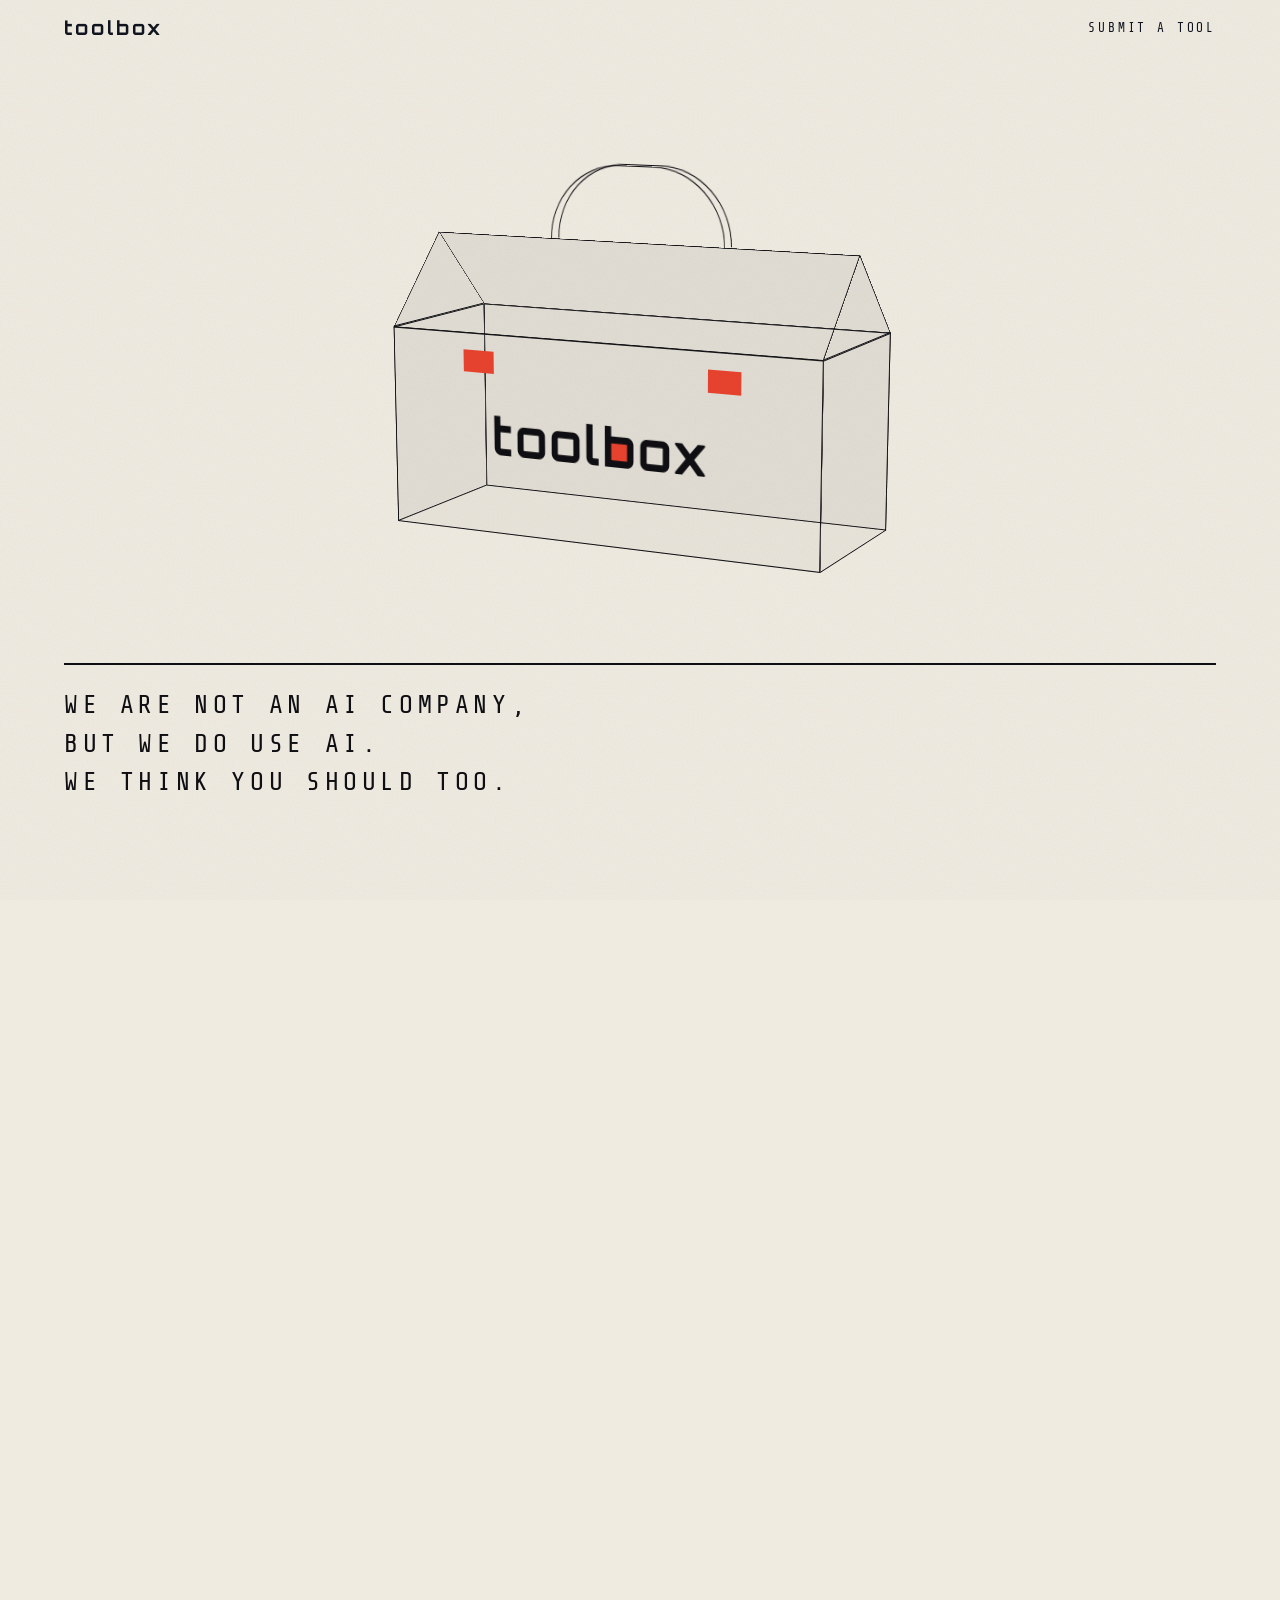
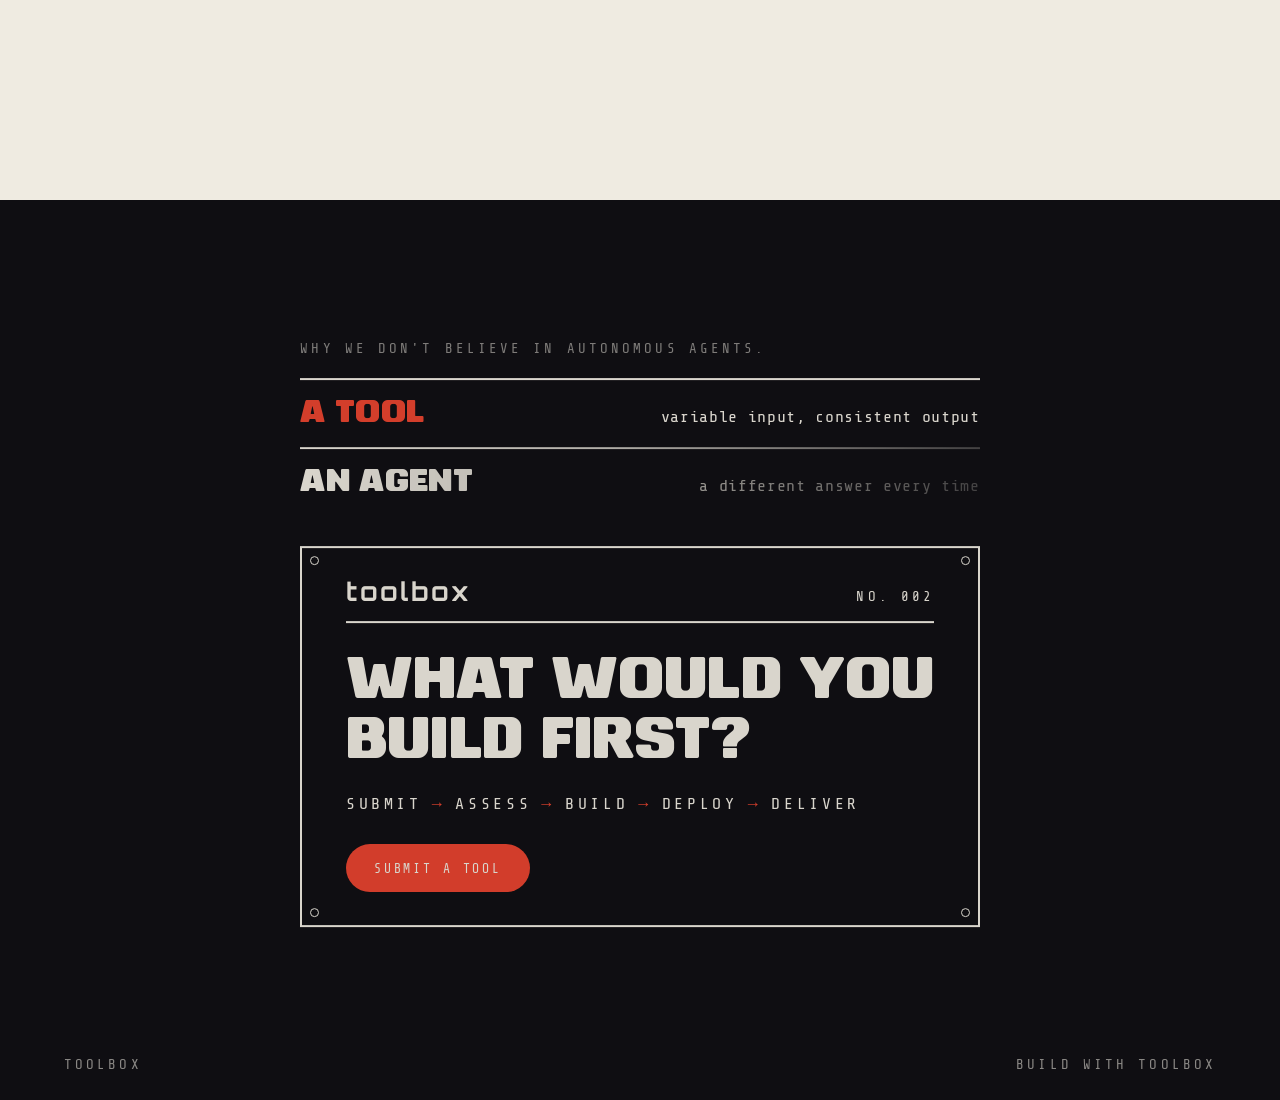
==== index.html @ d1d37038 "Toolbox: the stance — why we don't believe in autonomous agents; variable input, consistent output C" ====
<!doctype html>
<html lang="en">
<head>
<meta charset="utf-8">
<meta name="viewport" content="width=device-width, initial-scale=1">
<title>toolbox</title>
<meta name="description" content="A node workspace for companies that build things one at a time.">
<meta property="og:title" content="toolbox">
<meta property="og:description" content="We are not an AI company, but we do use AI. We think you should too.">
<meta property="og:image" content="assets/og.png">
<link rel="stylesheet" href="site.css">
</head>
<body>

<nav>
  <span class="mk">toolbox</span>
  <a class="to" href="#start">Submit a tool</a>
</nav>

<!-- ============================ 1 → 2 · THE POINT, BECOMING THE STORY ============================
     One scene, held on screen while it scrolls. The box is a single object:
     large on the point, it shrinks into the centre of the diagram. -->
<section class="scene" data-scene>
  <i class="snap" style="top:0"></i><i class="snap" style="top:100svh"></i>
  <div class="stage">

    <div class="layer point" data-point>
      <div class="hero-inner wrap">
        <div class="tbx-stage" data-slot="point"></div>
        <div class="hero-foot">
          <div class="rule"></div>
          <p class="hero-slogan">
            <span>We are not an AI company,</span>
            <span>but we do use AI.</span>
            <span>We think you should too.</span>
          </p>
        </div>
      </div>
    </div>

    <div class="layer story" data-story>
      <div class="wrap" style="width:100%">
        <div class="bridge" data-bridge>
          <svg class="wires" aria-hidden="true"></svg>
          <div class="slabs">
            <div class="slab"><p class="caps">CRM</p><p class="mono soft">bought in 2019</p><i class="hatch"></i></div>
            <div class="slab"><p class="caps">ERP</p><p class="mono soft">set up by someone who left</p><i class="hatch"></i></div>
            <div class="slab"><p class="caps">Accounts</p><p class="mono soft">exports spreadsheets</p><i class="hatch"></i></div>
          </div>
          <div class="node" data-slot="story" role="img" aria-label="toolbox"></div>
          <div class="kinds" role="group" aria-label="Tools">
            <button type="button" class="kind" data-kind="create" aria-pressed="true"><i class="dot"></i><span class="caps">Create</span><span class="mono soft">quotes · documents</span></button>
            <button type="button" class="kind" data-kind="analyse" aria-pressed="false"><i class="dot"></i><span class="caps">Analyse</span><span class="mono soft">audits · reports</span></button>
            <button type="button" class="kind" data-kind="operate" aria-pressed="false"><i class="dot"></i><span class="caps">Operate</span><span class="mono soft">job cards · handover</span></button>
          </div>
        </div>
      </div>
    </div>

    <div class="tbx" data-box aria-hidden="true">
      <div class="body-g">
        <div class="f bk"></div><div class="f lf"></div><div class="f rt"><i class="pin out"></i></div>
        <div class="f bt ghost"></div><div class="f fr"><i class="pin in"></i></div>
      </div>
      <div class="lid">
        <div class="f sb"></div><div class="f el"></div><div class="f er"></div>
        <div class="f sf"></div><div class="f rg"></div>
      </div>
      <div class="arch b"></div><div class="arch a"></div>
      <div class="seam"></div>
      <div class="latch l"></div><div class="latch r"></div>
      <div class="mark"><span>tool<span class="b" data-hole>b</span>ox</span></div>
    </div>

  </div>
</section>

<!-- ============================ 3 · THE ACTION (dark) ============================ -->
<section class="dark page cta" id="start">
  <div class="wrap">
    <div class="stance" data-rise>
      <p class="caps soft">Why we don't believe in autonomous agents.</p>
      <div class="rows">
        <div class="row"><div class="split"><p class="t">A tool</p><p class="r">variable input, consistent output</p></div></div>
        <div class="row fade"><div class="split"><p>An agent</p><p class="r">a different answer every time</p></div></div>
      </div>
    </div>
    <div class="plate" data-rise>
      <i class="rivet tl"></i><i class="rivet tr"></i><i class="rivet bl"></i><i class="rivet br"></i>
      <div class="head"><span class="pm">toolbox</span><span class="caps">No. 002</span></div>
      <h2>
        <span class="ln">What would you</span>
        <span class="ln">build first?</span>
      </h2>
      <p class="flow">Submit<i>→</i>Assess<i>→</i>Build<i>→</i>Deploy<i>→</i>Deliver</p>
      <a class="go" href="mailto:hello@toolbox.example">Submit a tool</a>
    </div>
  </div>
  <footer>
    <div class="split">
      <span class="caps soft">toolbox</span>
      <span class="caps soft">Build with toolbox</span>
    </div>
  </footer>
</section>

<script src="vendor/anime.umd.min.js"></script>
<script src="site.js"></script>
<script src="scene.js"></script>
<script src="hole.js"></script>
</body>
</html>
---- site.css ----
/* ===========================================================================
   TOOLBOX — site, second edition.
   The first edition's system, kept whole (TOOLBOX/toolbox/site/index.html):
   rules never containers, split alignment, one red doing one job. Two grounds
   only — cream, and a single carbon band so the page has a spine.
   =========================================================================== */

@font-face { font-family:'Olivetti';        src:url('assets/font/Olivetti.ttf')  format('truetype'); font-display:swap; }
@font-face { font-family:'Share Tech Mono'; src:url('assets/font/sharetech.ttf') format('truetype'); font-display:swap; }
@font-face { font-family:'Orbitron';        src:url('assets/font/orbitron.ttf')  format('truetype'); font-display:swap; }

:root{
  --paper:#efebe1;
  --ink:#0f0e12;
  --ink-soft:rgba(15,14,18,.58);
  --ink-faint:rgba(15,14,18,.26);
  --red:#e8432e;

  --mono:'Share Tech Mono', ui-monospace, Menlo, monospace;
  --display:'Olivetti','Helvetica Neue',sans-serif;
  --thin:'Helvetica Neue',Helvetica,Arial,sans-serif;

  --pad:clamp(16px, 5vw, 80px);
  --gap:clamp(48px, 9vw, 132px);
}

*{box-sizing:border-box;margin:0;padding:0}
html{scroll-behavior:smooth;scroll-snap-type:y mandatory}
body{
  background:var(--paper);color:var(--ink);
  font-family:var(--thin);font-weight:200;
  -webkit-font-smoothing:antialiased;overflow-x:hidden;
}
/* paper grain, the same material note as the deck */
body::before{
  content:'';position:fixed;inset:0;pointer-events:none;z-index:60;
  opacity:.09;mix-blend-mode:multiply;
  background-image:url("data:image/svg+xml,%3Csvg xmlns='http://www.w3.org/2000/svg' width='200' height='200'%3E%3Cfilter id='n'%3E%3CfeTurbulence type='fractalNoise' baseFrequency='.85' numOctaves='3'/%3E%3C/filter%3E%3Crect width='200' height='200' filter='url(%23n)'/%3E%3C/svg%3E");
}

/* --- shared vocabulary ------------------------------------------------- */
.wrap{max-width:1440px;margin:0 auto;padding:0 var(--pad)}
.caps{font-family:var(--mono);font-size:clamp(11px,1.1vw,15px);letter-spacing:.22em;text-transform:uppercase}
.soft{color:var(--ink-soft)}
.rule{height:2px;background:var(--ink);transform-origin:left center}
.hair{height:1px;background:var(--ink-faint);transform-origin:left center}
.split{display:flex;justify-content:space-between;align-items:baseline;gap:var(--pad);flex-wrap:wrap}

h2{font-family:var(--display);font-weight:400;text-transform:uppercase;
   font-size:clamp(34px,6.4vw,104px);line-height:.98;letter-spacing:.005em}
h2 .ln{display:block}
.lede{font-family:var(--mono);font-size:clamp(13px,1.35vw,20px);line-height:1.8;
      letter-spacing:.05em;color:var(--ink-soft);max-width:62ch}

section{padding:var(--gap) 0}
.page{min-height:100svh;scroll-snap-align:start;display:flex;flex-direction:column;justify-content:center}

/* === NAV ================================================================ */
nav{position:fixed;top:0;left:0;right:0;z-index:50;
  padding:16px var(--pad);
  display:flex;justify-content:space-between;align-items:center;
  mix-blend-mode:difference;color:#fff;pointer-events:none}
nav .mk{font-family:'Orbitron',var(--mono);font-size:clamp(15px,1.5vw,21px);
  letter-spacing:.16em;text-transform:lowercase}
nav .to{font-family:var(--mono);font-size:clamp(10px,1vw,13px);letter-spacing:.22em;
  text-transform:uppercase;pointer-events:auto;color:#fff;text-decoration:none}

/* === HERO =============================================================== */
/* the point and the story share one held screen; scene.js moves the box */
.scene{position:relative;height:200svh;padding:0}
.scene .snap{position:absolute;left:0;width:1px;height:1px;scroll-snap-align:start}
.stage{position:sticky;top:0;height:100svh;overflow:hidden;perspective:2200px}
.layer{position:absolute;inset:0;display:grid;place-items:center}
.story{opacity:0;pointer-events:none}
.stage > .tbx{position:absolute;left:0;top:0;z-index:2}
.hero-inner{width:100%;display:grid;place-items:center}

.tbx-stage{perspective:2200px;width:100%;height:min(58svh,520px);
  display:grid;place-items:center;position:relative}
.tbx{transform-style:preserve-3d;
  transform:translateY(70px) scale(var(--tbx-s,1)) rotateX(-12deg) rotateY(-26deg)}
.tbx *{transform-style:preserve-3d}
.tbx .f{position:absolute;left:50%;top:50%;border:1px solid var(--ink);
  background:rgba(15,14,18,.028)}
.tbx .f.ghost{border-style:dashed;border-color:var(--ink-faint);background:none}

.tbx .body-g{position:absolute;left:50%;top:50%;width:0;height:0;transform:translate3d(-50%,-50%,0)}
.tbx .body-g .fr{width:460px;height:200px;transform:translate(-50%,-50%) translateZ(90px)}
.tbx .body-g .bk{width:460px;height:200px;transform:translate(-50%,-50%) translateZ(-90px)}
.tbx .body-g .lf{width:180px;height:200px;transform:translate(-50%,-50%) rotateY(90deg) translateZ(-230px)}
.tbx .body-g .rt{width:180px;height:200px;transform:translate(-50%,-50%) rotateY(90deg) translateZ(230px)}
.tbx .body-g .bt{width:460px;height:180px;transform:translate(-50%,-50%) rotateX(90deg) translateZ(-100px)}

.tbx .lid{position:absolute;left:50%;top:50%;width:0;height:0;transform:translate3d(-50%,-50%,0)}
.tbx .lid .sf{width:460px;height:124.5px;transform:translate(-50%,-50%) translate3d(0,-143px,45px) rotateX(46.3deg)}
.tbx .lid .sb{width:460px;height:124.5px;transform:translate(-50%,-50%) translate3d(0,-143px,-45px) rotateX(-46.3deg)}
.tbx .lid .el{width:180px;height:86px;transform:translate(-50%,-50%) rotateY(90deg) translate3d(0,-143px,-230px);clip-path:polygon(0 100%,100% 100%,50% 0)}
.tbx .lid .er{width:180px;height:86px;transform:translate(-50%,-50%) rotateY(90deg) translate3d(0,-143px,230px);clip-path:polygon(0 100%,100% 100%,50% 0)}
.tbx .lid .rg{width:460px;height:2px;transform:translate(-50%,-50%) translate3d(0,-186px,0) rotateX(90deg)}

.tbx .arch{position:absolute;left:50%;top:50%;width:190px;height:76px;
  border:1px solid var(--ink);border-bottom:none;border-radius:96px 96px 0 0;background:none}
.tbx .arch.a{transform:translate(-50%,-50%) translate3d(0,-224px,8px)}
.tbx .arch.b{transform:translate(-50%,-50%) translate3d(0,-224px,-8px)}
.tbx .seam{position:absolute;left:50%;top:50%;width:460px;height:0;
  border-top:1px dashed var(--ink-faint);
  transform:translate(-50%,-50%) translate3d(0,-100px,90.5px)}
.tbx .latch{position:absolute;left:50%;top:50%;width:34px;height:22px;
  background:var(--red);border:1px solid var(--red)}
.tbx .latch.l{transform:translate(-50%,-50%) translate3d(-132px,-72px,91px)}
.tbx .latch.r{transform:translate(-50%,-50%) translate3d( 132px,-72px,91px)}
.tbx .mark{position:absolute;left:50%;top:50%;width:460px;height:200px;
  transform:translate(-50%,-50%) translateZ(91px);
  display:grid;place-items:center;border:none;background:none;
  font-family:'Orbitron',var(--mono);font-size:52px;letter-spacing:.06em;color:var(--ink)}

.hero-foot{width:100%;margin-top:clamp(20px,4vw,44px)}
.hero-slogan{margin-top:clamp(16px,2.4vh,28px);font-family:var(--mono);font-weight:400;
  font-size:clamp(15px,2vw,30px);letter-spacing:.18em;text-transform:uppercase;line-height:1.5}
.hero-slogan span{display:block}
/* === DARK BAND ========================================================== */
.dark{background:var(--ink);color:var(--paper)}
.dark .lede{color:rgba(239,235,225,.62)}
.dark .rule{background:var(--paper)}
.dark .hair{background:rgba(239,235,225,.24)}
.dark .soft{color:rgba(239,235,225,.55)}

/* === THE STORY — page two: the old systems, read, turned into work ====== */
.bridge{display:grid;align-items:stretch;
  grid-template-columns:minmax(0,1fr) clamp(40px,7vw,150px) auto clamp(40px,7vw,150px) minmax(0,1fr);
  --bp:clamp(14px,1.7vw,26px);--bt:clamp(13px,1.45vw,21px)
}
.bridge .slabs,.bridge .kinds{display:grid;grid-template-rows:repeat(3,1fr)}
.bridge .slabs{grid-column:1}
.bridge .kinds{grid-column:5}
/* the wires are drawn by site.js, from each system into the box and out of
   it to each kind of tool; they stop at its edges */
.bridge{position:relative}
.bridge .wires{position:absolute;inset:0;width:100%;height:100%;overflow:visible;pointer-events:none;z-index:0}
.bridge .wires path{fill:none;stroke:var(--ink);stroke-width:1;transition:stroke var(--motion,160ms)}
.bridge .wires path.on{stroke:var(--red)}
/* the place the box lands: sized to it, empty */
.bridge .node{grid-column:3;position:relative;z-index:1;align-self:center;
  --tbx-s:.52;width:calc(520px * var(--tbx-s));height:calc(380px * var(--tbx-s))}
.tbx .b canvas{display:inline-block}
/* where the wires meet the box: the middle of its left edge, and of its right */
.tbx .pin{position:absolute;top:50%;width:0;height:0}
.tbx .pin.in{left:0} .tbx .pin.out{right:0}
@media (max-width:1100px){ .bridge .node{--tbx-s:.36} }
.bridge .slabs,.bridge .kinds{position:relative;z-index:1;background:none}
.slab{background:var(--paper)}
/* a slab is a system that set hard: its name, then the years of data in it */
.slab{display:flex;flex-wrap:wrap;align-items:baseline;gap:6px 18px;
  border:1px solid var(--ink);padding:var(--bp) var(--bp) 0;margin:clamp(6px,.8vw,12px) 0}
.slab .caps{font-size:var(--bt)}
.slab .mono{font-family:var(--mono);font-size:var(--bt);letter-spacing:.04em}
.slab .hatch{flex-basis:calc(100% + 2 * var(--bp));height:clamp(20px,3vw,46px);margin:calc(var(--bp) * .7) calc(-1 * var(--bp)) 0;
  border-top:1px solid var(--ink-faint);
  background:repeating-linear-gradient(135deg,var(--ink-faint) 0 1px,transparent 1px 6px)}

.kind{display:flex;flex-wrap:wrap;align-items:center;gap:8px 14px;margin:clamp(6px,.8vw,12px) 0;padding:var(--bp);
  border:1px solid transparent;background:none;color:var(--ink);text-align:left;cursor:pointer;
  font:inherit;transition:border-color var(--motion,160ms)}
.kind .dot{width:12px;height:12px;border-radius:50%;background:var(--ink);transition:background var(--motion,160ms)}
.kind .caps{font-size:var(--bt)}
.kind .mono{flex-basis:100%;padding-left:26px;font-family:var(--mono);font-size:var(--bt);letter-spacing:.04em}
.kind:hover,.kind:focus-visible{border-color:var(--ink);outline:none}
.kind[aria-pressed="true"]{border-color:var(--ink)}
.kind[aria-pressed="true"] .dot{background:var(--red)}

@media (max-width:720px){
  .bridge{grid-template-columns:1fr;grid-template-rows:none}
  .bridge .slabs,.bridge .kinds,.bridge .node{grid-column:1;text-align:left}
  .bridge .wires{display:none}
  .bridge .node{justify-self:start;margin:12px 0}
}

/* === THE STANCE — the first edition's ruled rows: a tool against an agent */
.stance{margin-bottom:clamp(18px,3.4vh,48px)}
.rows{margin-top:clamp(14px,2vw,22px)}
.rows .row{border-top:2px solid currentColor;padding:clamp(10px,1.8vh,22px) 0}
.rows .row p{font-family:var(--display);font-weight:400;text-transform:uppercase;
  font-size:clamp(19px,min(2.6vw,4.2vh),40px);line-height:1;letter-spacing:.01em}
.rows .row .t{color:var(--red)}
.rows .row .r{font-family:var(--mono);text-transform:none;letter-spacing:.04em;
  font-size:clamp(13px,1.3vw,19px);line-height:1.5}
.rows .row.fade{-webkit-mask-image:linear-gradient(90deg,#000 0%,rgba(0,0,0,.8) 45%,rgba(0,0,0,.26) 100%);
  mask-image:linear-gradient(90deg,#000 0%,rgba(0,0,0,.8) 45%,rgba(0,0,0,.26) 100%)}

/* === THE PLATE — page three's frame: a chassis plate, yours is next ===== */
.plate{position:relative;max-width:980px;border:2px solid currentColor;
  padding:clamp(18px,3vh,36px) clamp(22px,3.4vw,44px) clamp(22px,3.6vh,44px)}
.plate .rivet{position:absolute;width:9px;height:9px;border-radius:50%;border:1px solid currentColor}
.plate .rivet.tl{top:8px;left:8px}   .plate .rivet.tr{top:8px;right:8px}
.plate .rivet.bl{bottom:8px;left:8px} .plate .rivet.br{bottom:8px;right:8px}
.plate .head{display:flex;justify-content:space-between;align-items:baseline;
  border-bottom:2px solid currentColor;padding-bottom:clamp(10px,1.6vh,18px);margin-bottom:clamp(16px,3vh,36px)}
.cta{padding:clamp(36px,6vh,100px) 0 clamp(72px,10vh,120px)}
.plate h2{font-size:clamp(28px,min(4.8vw,7vh),76px)}
.plate .pm{font-family:'Orbitron',var(--mono);font-size:clamp(18px,2vw,26px);letter-spacing:.12em}

/* === CALL TO ACTION — page three, the carbon band ===================== */
.flow{font-family:var(--mono);font-size:clamp(12px,1.3vw,18px);letter-spacing:.22em;
  text-transform:uppercase;margin-top:clamp(14px,2.6vh,36px)}
.flow i{font-style:normal;color:var(--red);padding:0 .6em}
.go{display:inline-flex;align-items:center;height:48px;padding:0 28px;margin-top:clamp(18px,3.4vh,48px);
  border-radius:999px;background:var(--red);color:var(--paper);text-decoration:none;
  font-family:var(--mono);font-size:13px;letter-spacing:.22em;text-transform:uppercase;
  transition:background var(--motion,160ms),color var(--motion,160ms)}
.go:hover,.go:focus-visible{background:var(--paper);color:var(--ink);outline:none}
.cta{position:relative}
.cta footer{position:absolute;left:0;right:0;bottom:0;padding:22px var(--pad) 28px}

/* reveal state — set by script, cleared on intersect */
[data-rise]{opacity:0}
@media (prefers-reduced-motion:reduce){ [data-rise]{opacity:1} html{scroll-behavior:auto} }
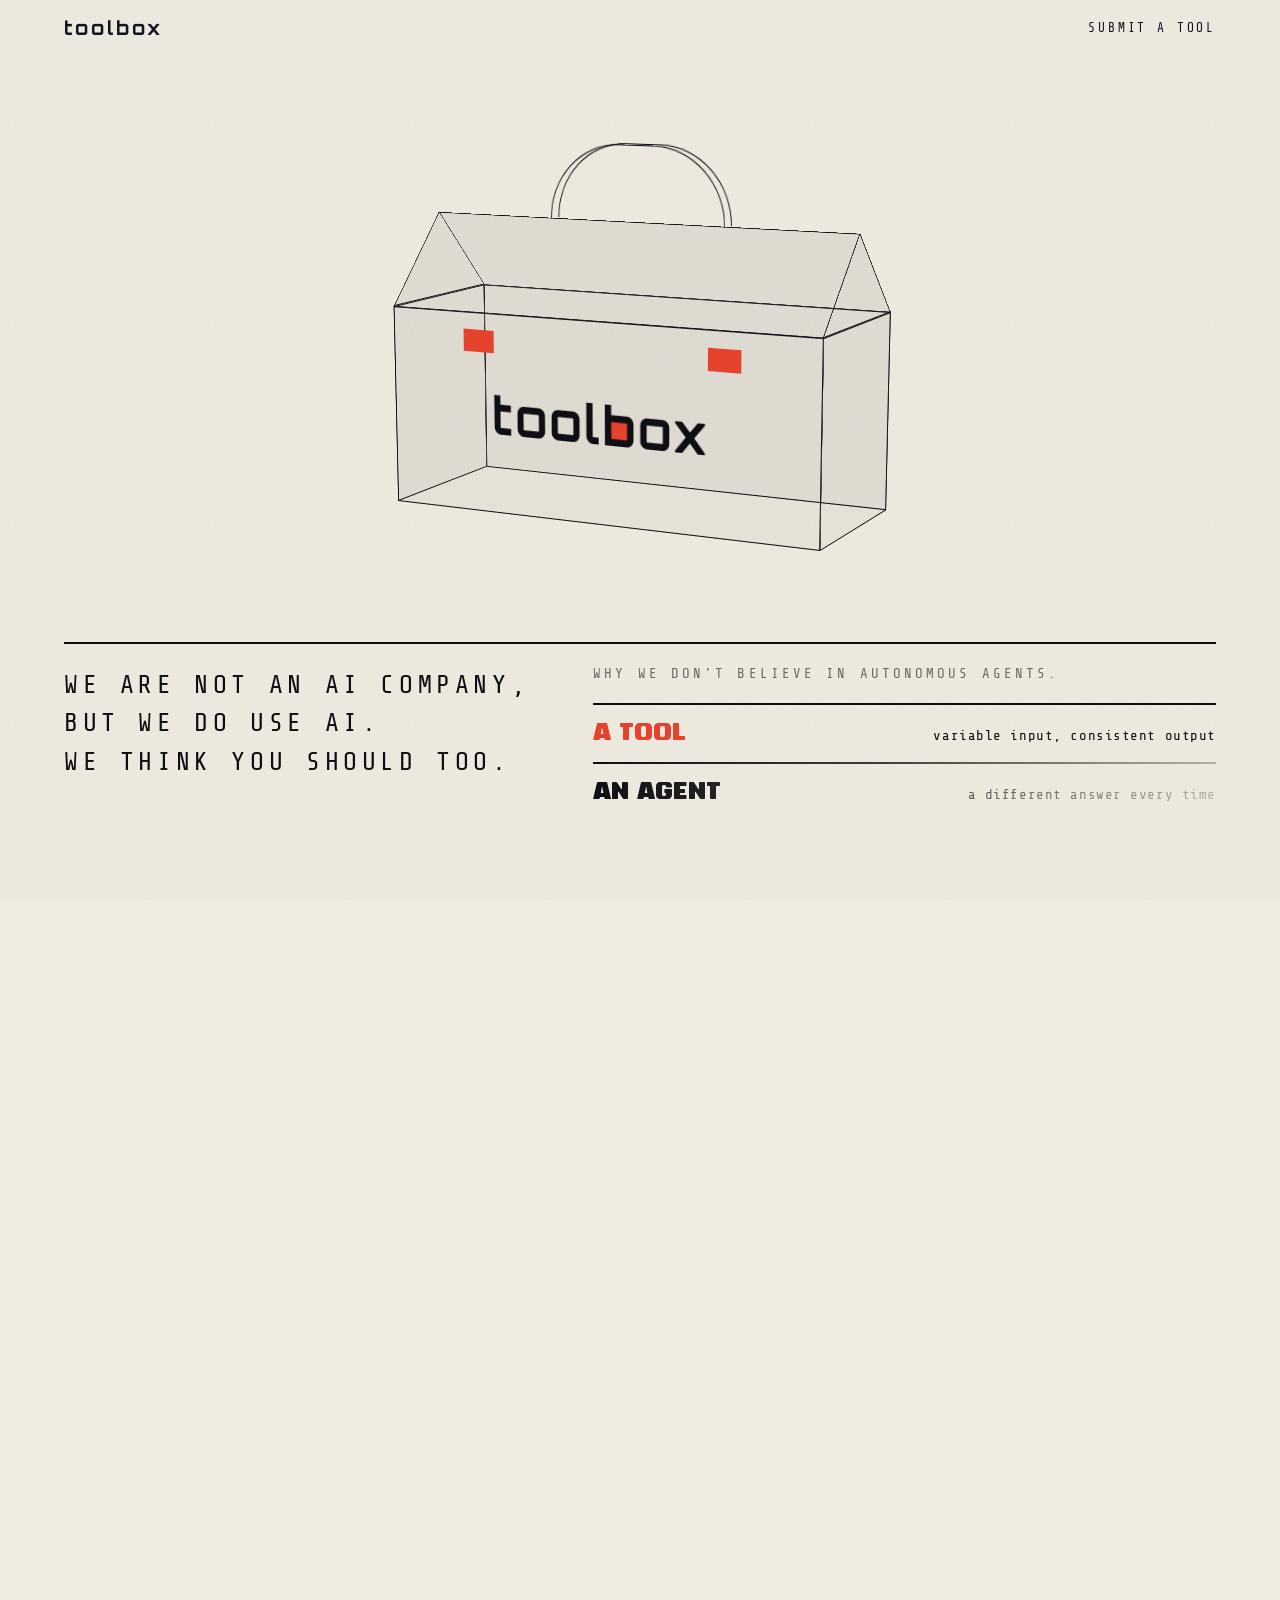
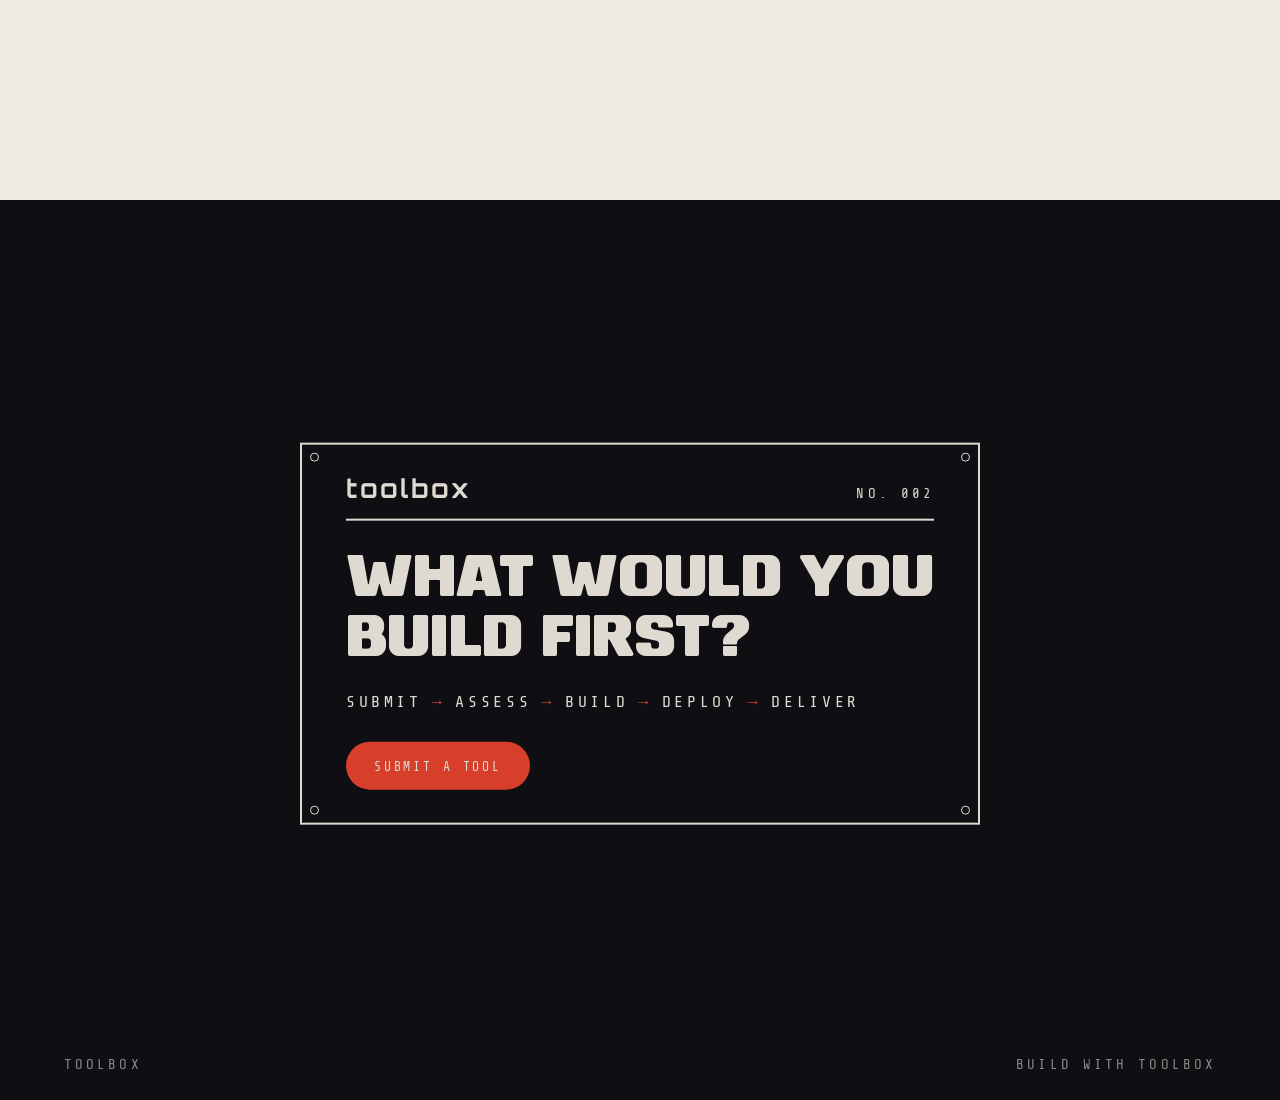
==== commit b25bb39f: "Toolbox: the stance moves to the point, beside the slogan; the action page is the plate alone; the f" ====
--- a/index.html
+++ b/index.html
@@ -29,11 +29,20 @@
         <div class="tbx-stage" data-slot="point"></div>
         <div class="hero-foot">
           <div class="rule"></div>
-          <p class="hero-slogan">
-            <span>We are not an AI company,</span>
-            <span>but we do use AI.</span>
-            <span>We think you should too.</span>
-          </p>
+          <div class="split foot-row">
+            <p class="hero-slogan">
+              <span>We are not an AI company,</span>
+              <span>but we do use AI.</span>
+              <span>We think you should too.</span>
+            </p>
+            <div class="stance">
+              <p class="caps soft">Why we don't believe in autonomous agents.</p>
+              <div class="rows">
+                <div class="row"><div class="split"><p class="t">A tool</p><p class="r">variable input, consistent output</p></div></div>
+                <div class="row fade"><div class="split"><p>An agent</p><p class="r">a different answer every time</p></div></div>
+              </div>
+            </div>
+          </div>
         </div>
       </div>
     </div>
@@ -78,13 +87,6 @@
 <!-- ============================ 3 · THE ACTION (dark) ============================ -->
 <section class="dark page cta" id="start">
   <div class="wrap">
-    <div class="stance" data-rise>
-      <p class="caps soft">Why we don't believe in autonomous agents.</p>
-      <div class="rows">
-        <div class="row"><div class="split"><p class="t">A tool</p><p class="r">variable input, consistent output</p></div></div>
-        <div class="row fade"><div class="split"><p>An agent</p><p class="r">a different answer every time</p></div></div>
-      </div>
-    </div>
     <div class="plate" data-rise>
       <i class="rivet tl"></i><i class="rivet tr"></i><i class="rivet bl"></i><i class="rivet br"></i>
       <div class="head"><span class="pm">toolbox</span><span class="caps">No. 002</span></div>
--- a/site.css
+++ b/site.css
@@ -176,7 +176,12 @@
 }
 
 /* === THE STANCE — the first edition's ruled rows: a tool against an agent */
-.stance{margin-bottom:clamp(18px,3.4vh,48px)}
+.stance{flex:1 1 380px;max-width:640px}
+/* on the point, under the rule: the slogan, and the stance beside it */
+.foot-row{align-items:flex-start;margin-top:clamp(16px,2.4vh,28px)}
+.foot-row .hero-slogan{margin-top:0}
+.foot-row .rows .row p{font-size:clamp(16px,min(1.9vw,3.2vh),30px)}
+.foot-row .rows .row .r{font-size:clamp(12px,min(1.1vw,2vh),17px)}
 .rows{margin-top:clamp(14px,2vw,22px)}
 .rows .row{border-top:2px solid currentColor;padding:clamp(10px,1.8vh,22px) 0}
 .rows .row p{font-family:var(--display);font-weight:400;text-transform:uppercase;
@@ -200,7 +205,7 @@
 .plate .pm{font-family:'Orbitron',var(--mono);font-size:clamp(18px,2vw,26px);letter-spacing:.12em}
 
 /* === CALL TO ACTION — page three, the carbon band ===================== */
-.flow{font-family:var(--mono);font-size:clamp(12px,1.3vw,18px);letter-spacing:.22em;
+.flow{display:flex;flex-wrap:wrap;row-gap:.5em;font-family:var(--mono);font-size:clamp(12px,1.3vw,18px);letter-spacing:.22em;
   text-transform:uppercase;margin-top:clamp(14px,2.6vh,36px)}
 .flow i{font-style:normal;color:var(--red);padding:0 .6em}
 .go{display:inline-flex;align-items:center;height:48px;padding:0 28px;margin-top:clamp(18px,3.4vh,48px);
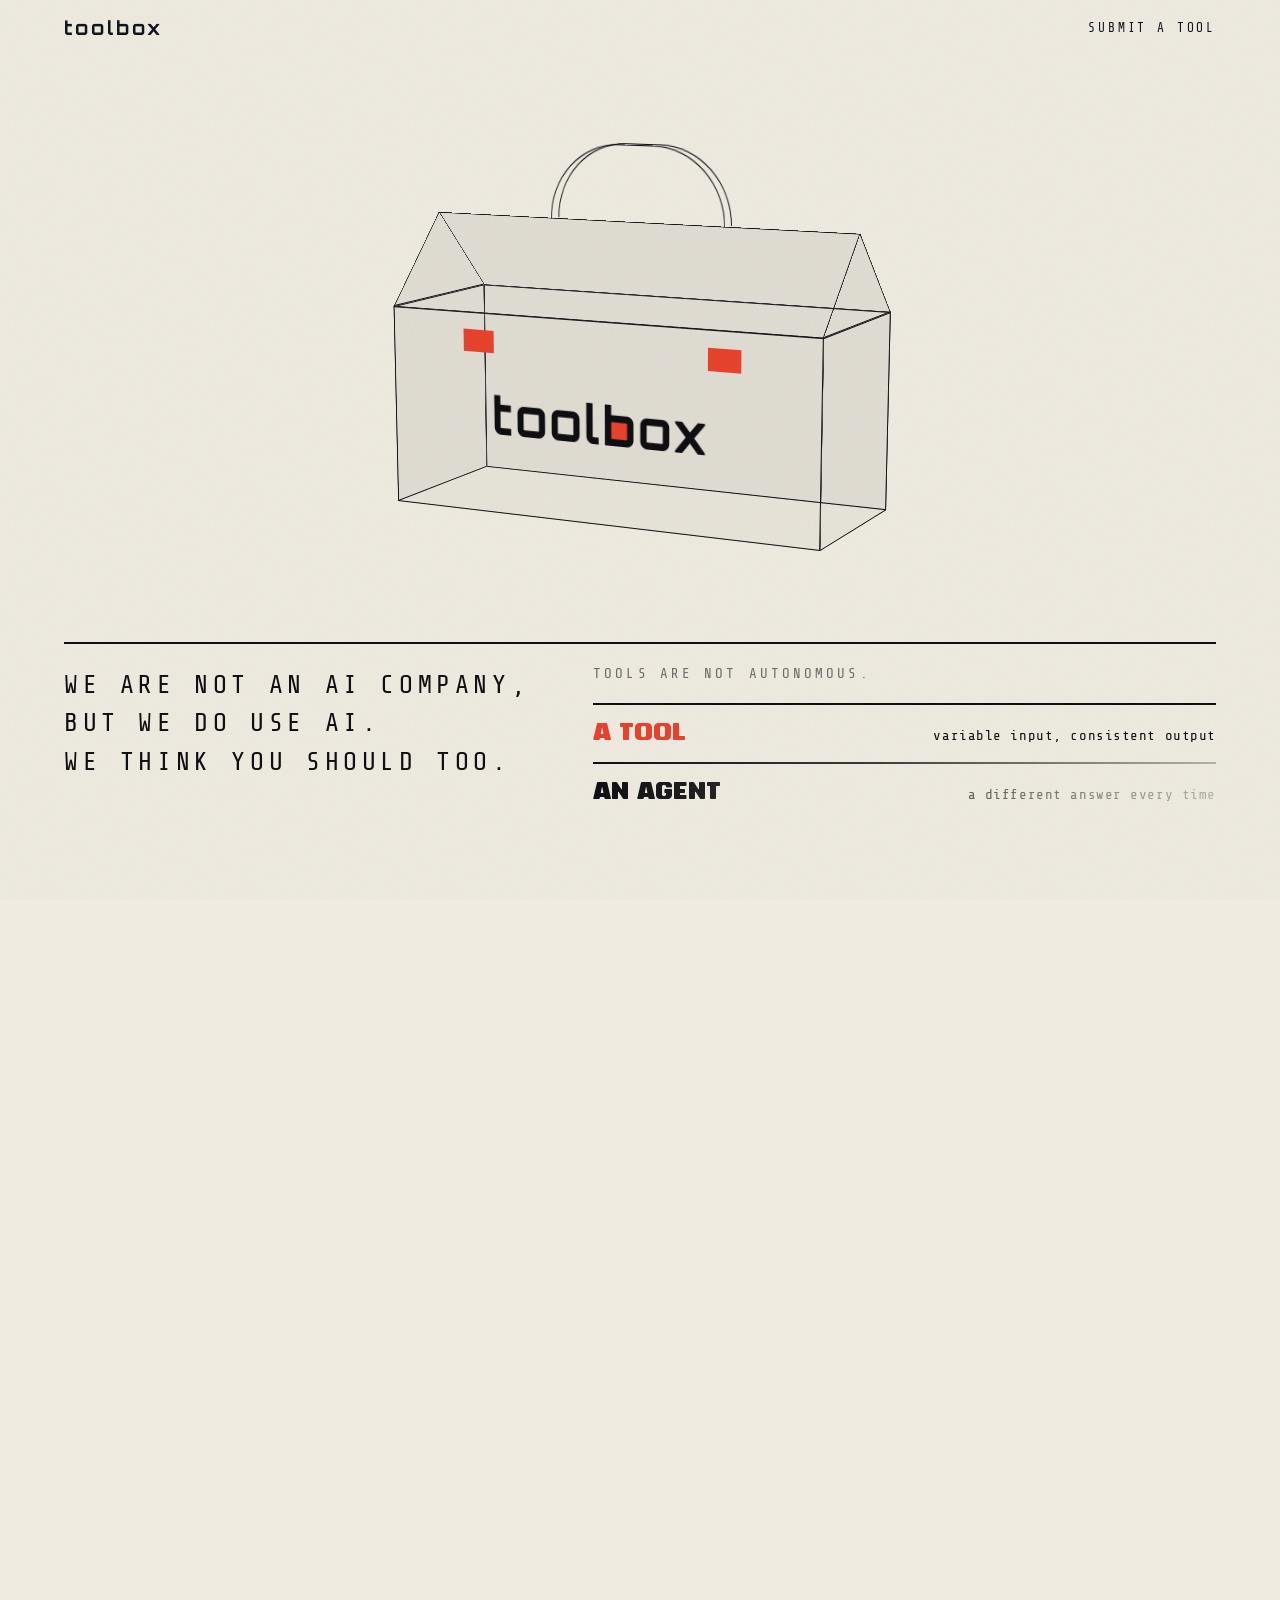
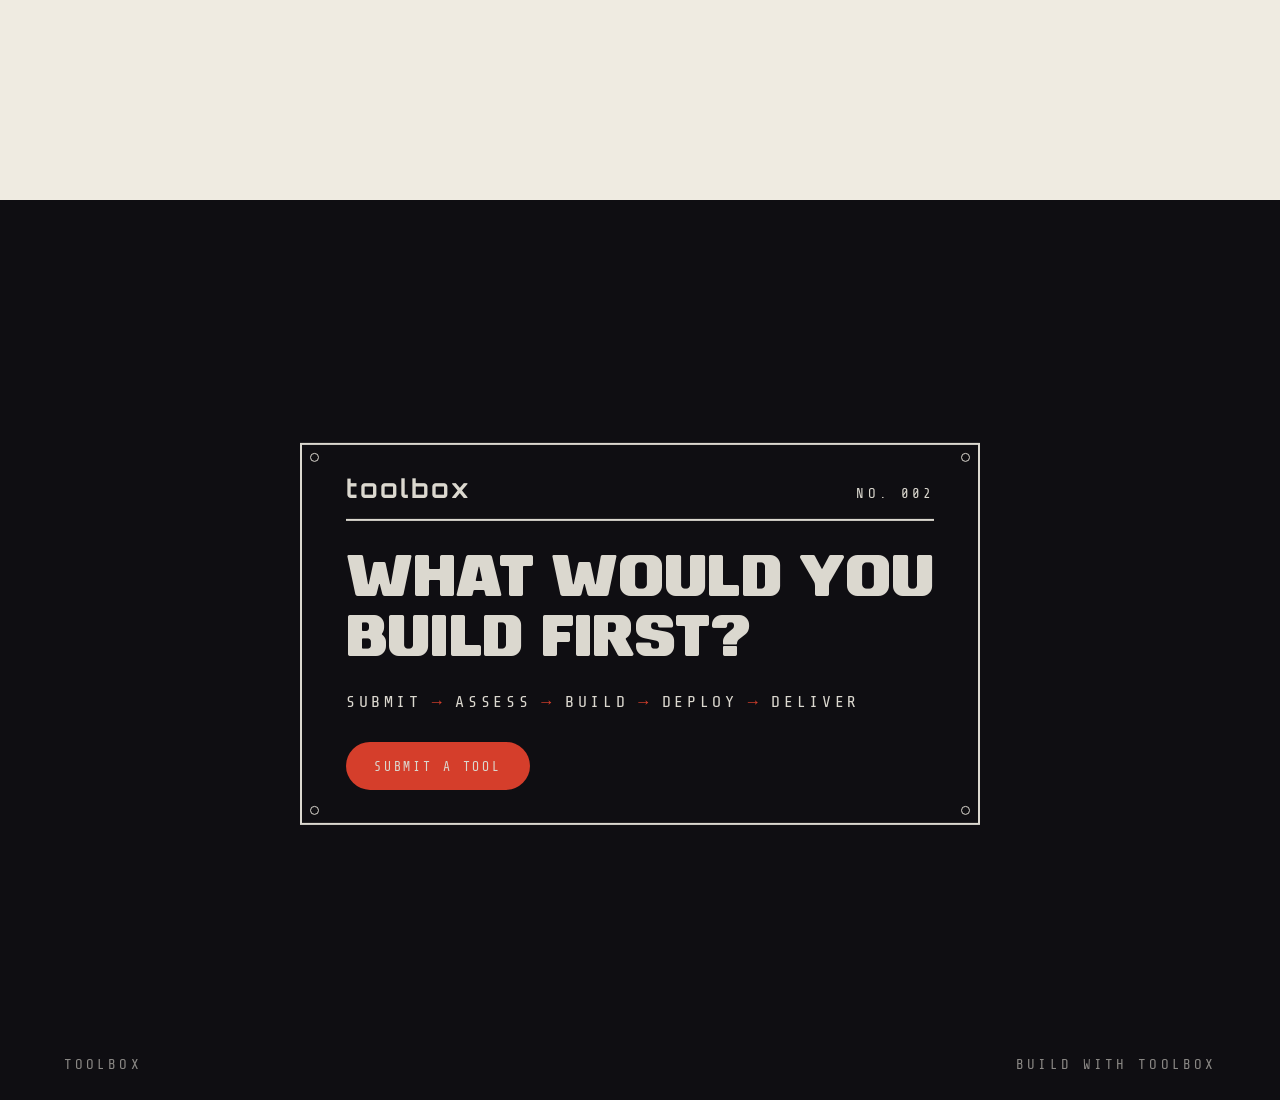
==== commit 456d4b89: "Toolbox: the stance's heading — tools are not autonomous Co-Authored-By: Claude Opus 5.5 <noreply@an" ====
--- a/index.html
+++ b/index.html
@@ -36,7 +36,7 @@
               <span>We think you should too.</span>
             </p>
             <div class="stance">
-              <p class="caps soft">Why we don't believe in autonomous agents.</p>
+              <p class="caps soft">Tools are not autonomous.</p>
               <div class="rows">
                 <div class="row"><div class="split"><p class="t">A tool</p><p class="r">variable input, consistent output</p></div></div>
                 <div class="row fade"><div class="split"><p>An agent</p><p class="r">a different answer every time</p></div></div>
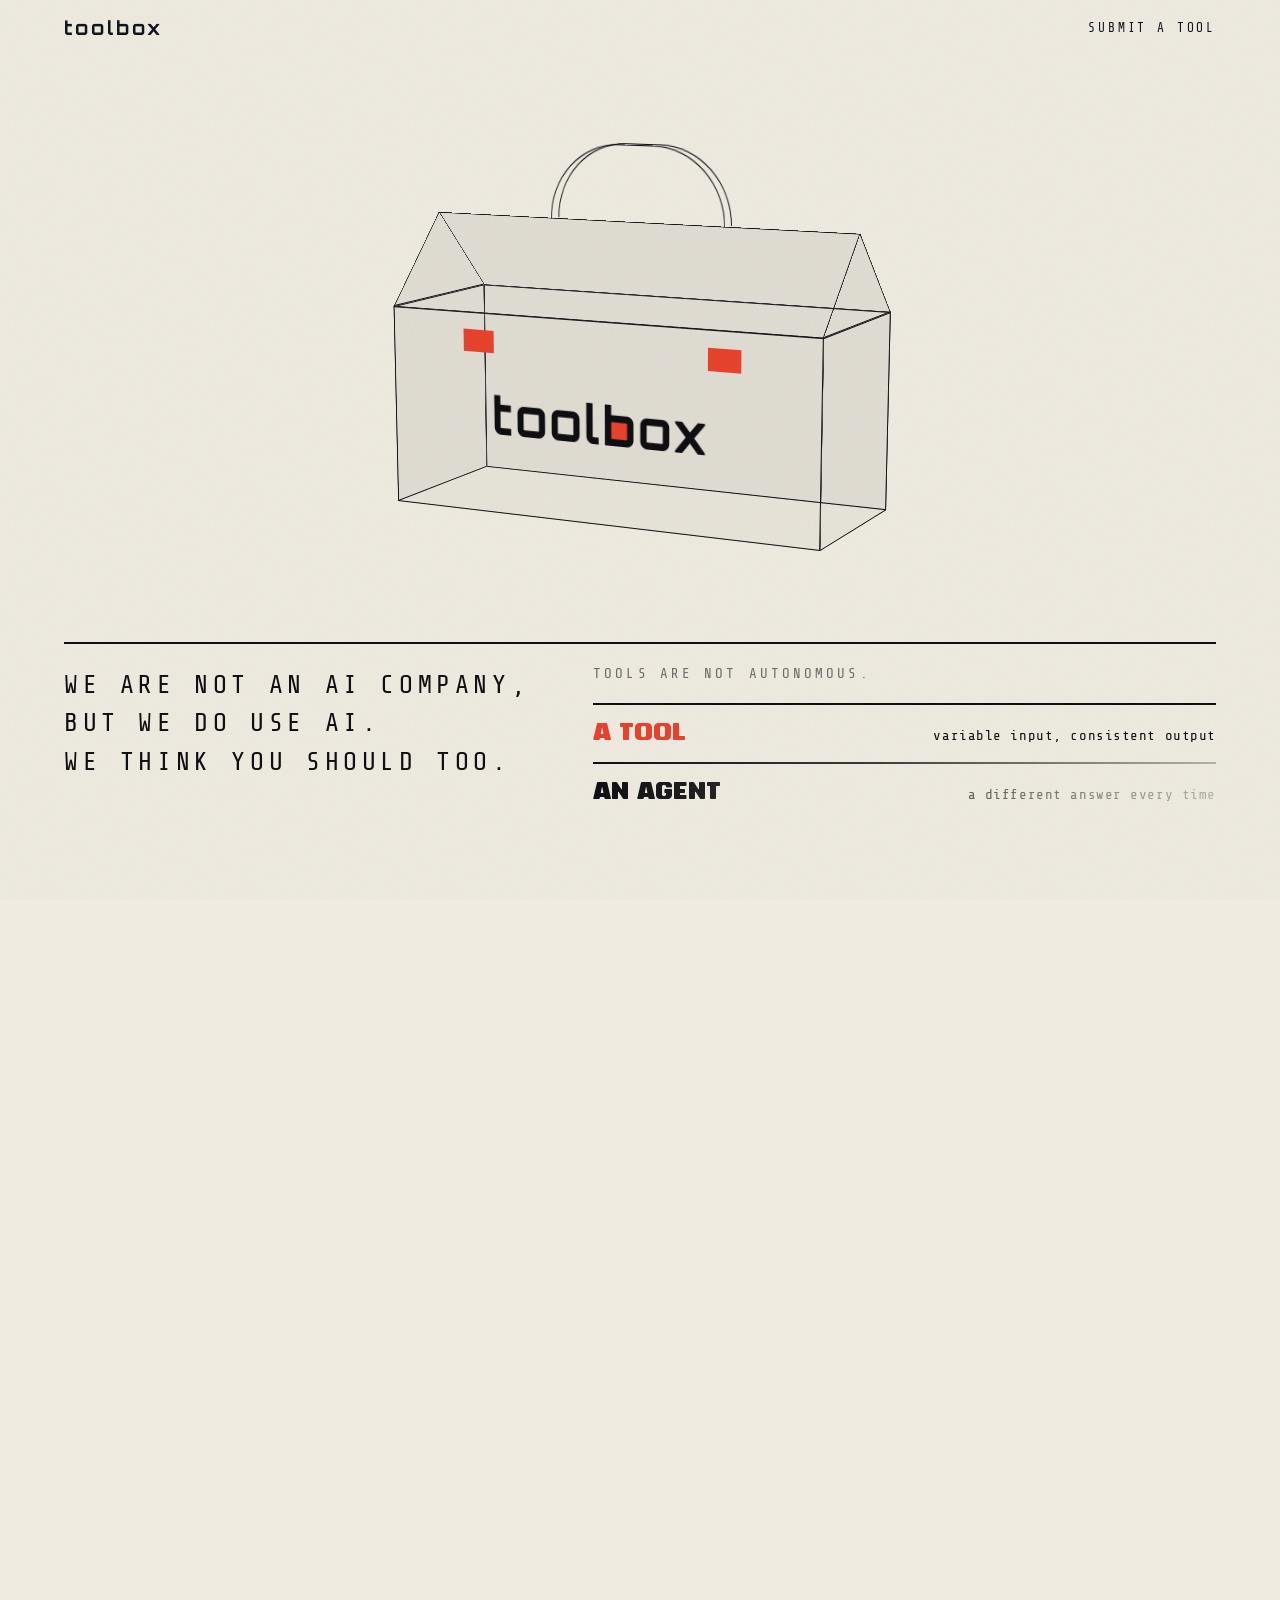
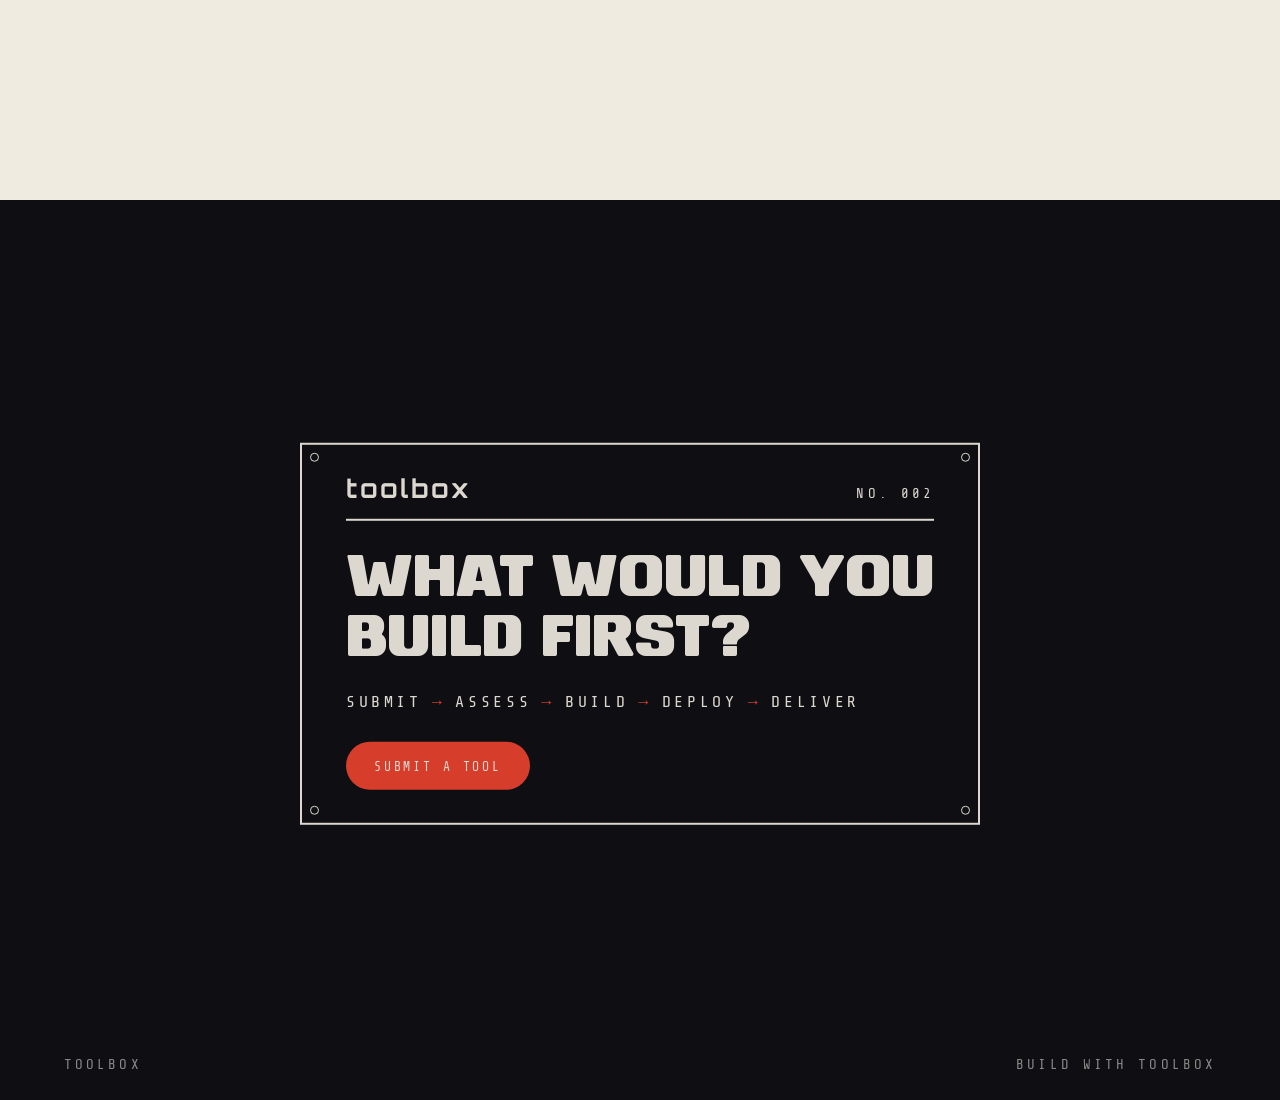
==== commit 2e3fef7c: "Toolbox: each system's note to the right of its name; accounts only receive spreadsheets Co-Authored" ====
--- a/index.html
+++ b/index.html
@@ -52,9 +52,9 @@
         <div class="bridge" data-bridge>
           <svg class="wires" aria-hidden="true"></svg>
           <div class="slabs">
-            <div class="slab"><p class="caps">CRM</p><p class="mono soft">bought in 2019</p><i class="hatch"></i></div>
-            <div class="slab"><p class="caps">ERP</p><p class="mono soft">set up by someone who left</p><i class="hatch"></i></div>
-            <div class="slab"><p class="caps">Accounts</p><p class="mono soft">exports spreadsheets</p><i class="hatch"></i></div>
+            <div class="slab"><div class="id"><p class="caps">CRM</p><p class="mono soft">bought in 2019</p></div><i class="hatch"></i></div>
+            <div class="slab"><div class="id"><p class="caps">ERP</p><p class="mono soft">set up by someone who left</p></div><i class="hatch"></i></div>
+            <div class="slab"><div class="id"><p class="caps">Accounts</p><p class="mono soft">only receives spreadsheets</p></div><i class="hatch"></i></div>
           </div>
           <div class="node" data-slot="story" role="img" aria-label="toolbox"></div>
           <div class="kinds" role="group" aria-label="Tools">
--- a/site.css
+++ b/site.css
@@ -150,11 +150,13 @@
 .bridge .slabs,.bridge .kinds{position:relative;z-index:1;background:none}
 .slab{background:var(--paper)}
 /* a slab is a system that set hard: its name, then the years of data in it */
-.slab{display:flex;flex-wrap:wrap;align-items:baseline;gap:6px 18px;
+.slab{display:flex;flex-direction:column;
   border:1px solid var(--ink);padding:var(--bp) var(--bp) 0;margin:clamp(6px,.8vw,12px) 0}
+/* the name, and what is wrong with it to its right — wrapping in its own column */
+.slab .id{display:grid;grid-template-columns:auto 1fr;align-items:baseline;gap:6px 18px;margin-bottom:calc(var(--bp) * .7)}
 .slab .caps{font-size:var(--bt)}
 .slab .mono{font-family:var(--mono);font-size:var(--bt);letter-spacing:.04em}
-.slab .hatch{flex-basis:calc(100% + 2 * var(--bp));height:clamp(20px,3vw,46px);margin:calc(var(--bp) * .7) calc(-1 * var(--bp)) 0;
+.slab .hatch{display:block;height:clamp(20px,3vw,46px);margin:auto calc(-1 * var(--bp)) 0;
   border-top:1px solid var(--ink-faint);
   background:repeating-linear-gradient(135deg,var(--ink-faint) 0 1px,transparent 1px 6px)}
 
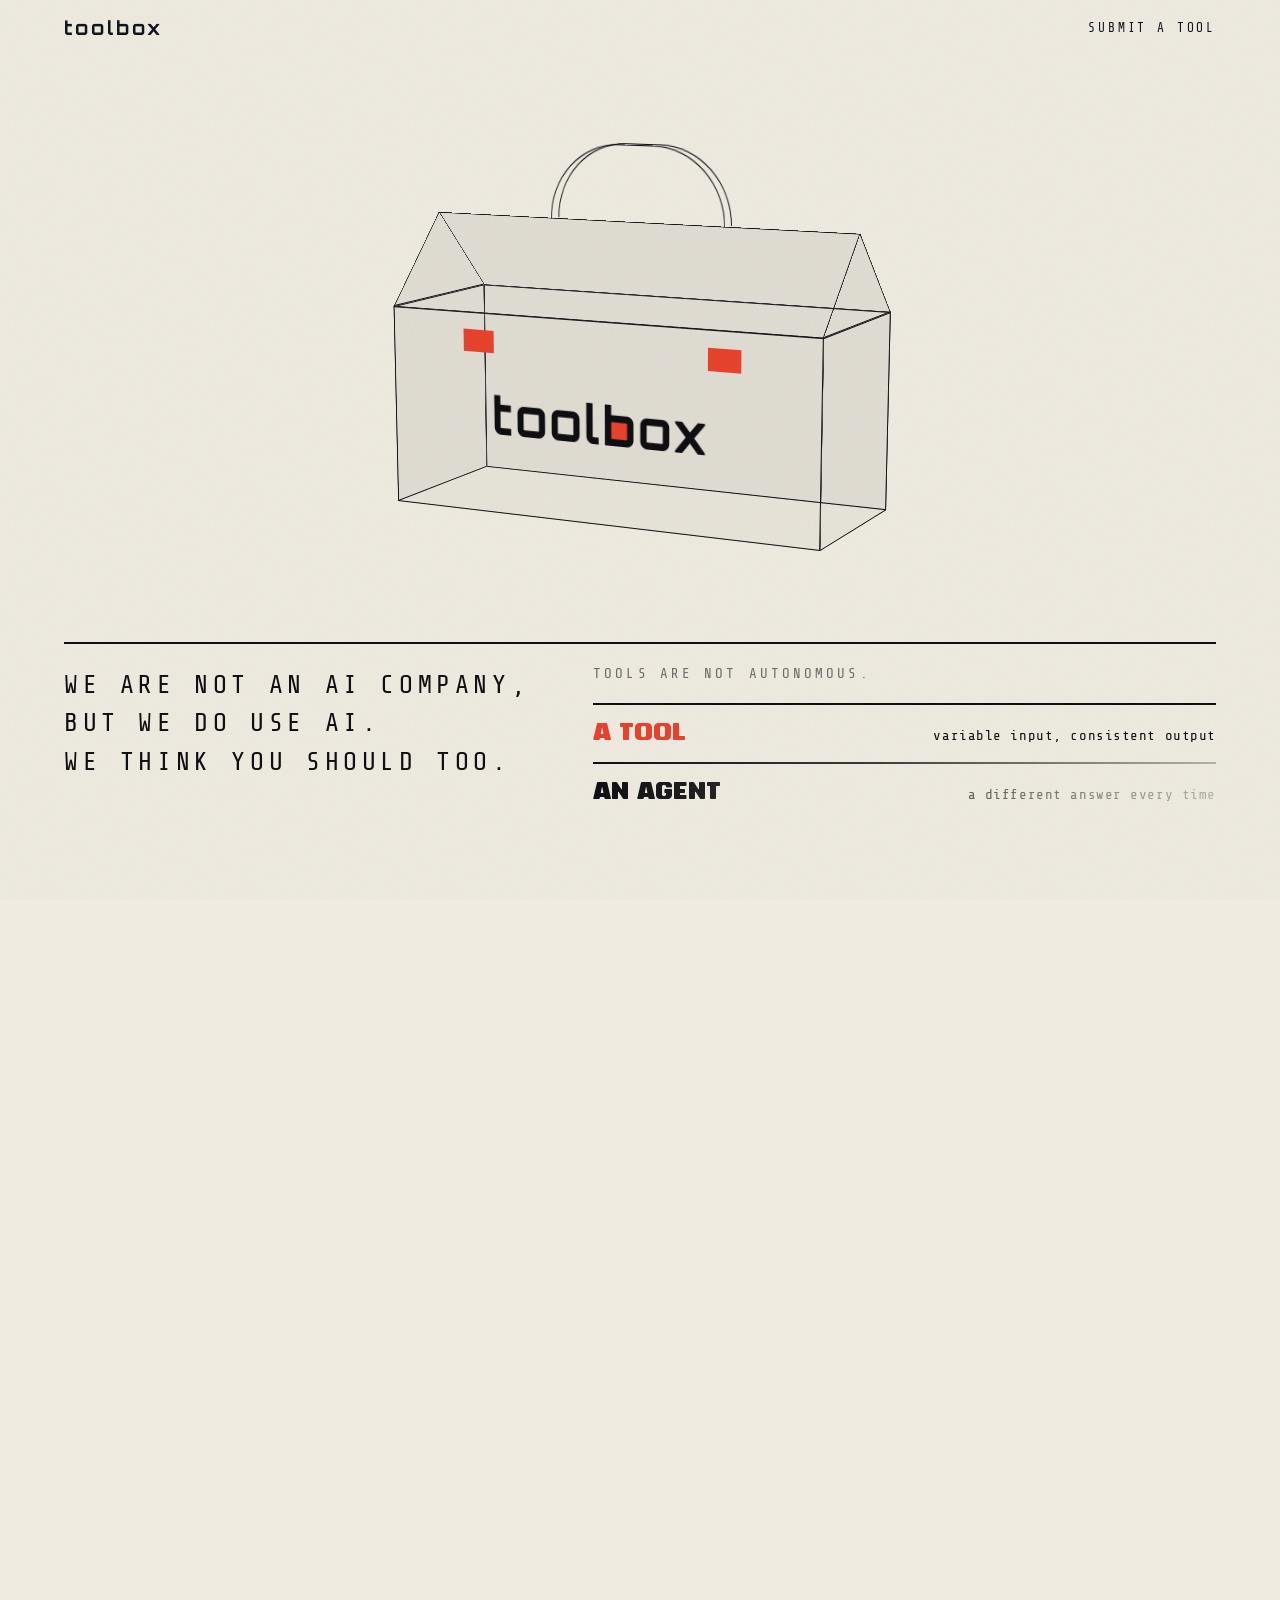
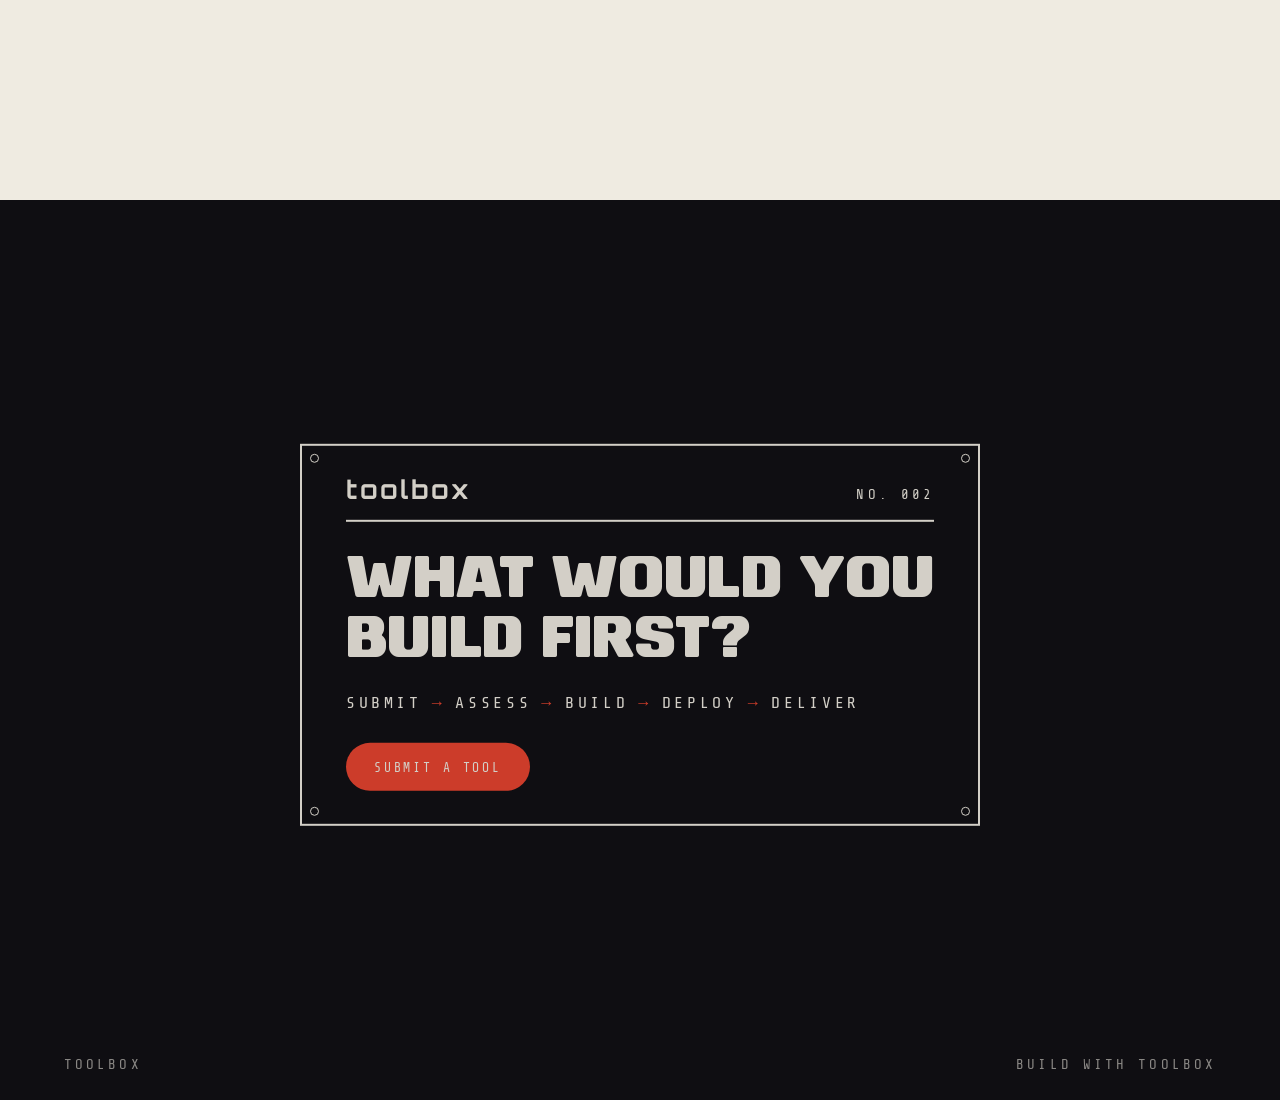
==== commit b6b86de8: "Toolbox: each system's note shows on hover and focus, always on touch Co-Authored-By: Claude Opus 5." ====
--- a/index.html
+++ b/index.html
@@ -52,9 +52,9 @@
         <div class="bridge" data-bridge>
           <svg class="wires" aria-hidden="true"></svg>
           <div class="slabs">
-            <div class="slab"><div class="id"><p class="caps">CRM</p><p class="mono soft">bought in 2019</p></div><i class="hatch"></i></div>
-            <div class="slab"><div class="id"><p class="caps">ERP</p><p class="mono soft">set up by someone who left</p></div><i class="hatch"></i></div>
-            <div class="slab"><div class="id"><p class="caps">Accounts</p><p class="mono soft">only receives spreadsheets</p></div><i class="hatch"></i></div>
+            <div class="slab" tabindex="0"><div class="id"><p class="caps">CRM</p><p class="mono soft">bought in 2019</p></div><i class="hatch"></i></div>
+            <div class="slab" tabindex="0"><div class="id"><p class="caps">ERP</p><p class="mono soft">set up by someone who left</p></div><i class="hatch"></i></div>
+            <div class="slab" tabindex="0"><div class="id"><p class="caps">Accounts</p><p class="mono soft">only receives spreadsheets</p></div><i class="hatch"></i></div>
           </div>
           <div class="node" data-slot="story" role="img" aria-label="toolbox"></div>
           <div class="kinds" role="group" aria-label="Tools">
--- a/site.css
+++ b/site.css
@@ -156,6 +156,11 @@
 .slab .id{display:grid;grid-template-columns:auto 1fr;align-items:baseline;gap:6px 18px;margin-bottom:calc(var(--bp) * .7)}
 .slab .caps{font-size:var(--bt)}
 .slab .mono{font-family:var(--mono);font-size:var(--bt);letter-spacing:.04em}
+/* the note is pulled, not pushed: it shows on hover and on focus, in its place */
+.slab .id .mono{opacity:0;transition:opacity var(--motion,160ms) var(--ease,ease)}
+.slab:hover .id .mono,.slab:focus-visible .id .mono{opacity:1}
+.slab:focus-visible{outline:2px solid var(--red);outline-offset:2px}
+@media (hover:none){ .slab .id .mono{opacity:1} }
 .slab .hatch{display:block;height:clamp(20px,3vw,46px);margin:auto calc(-1 * var(--bp)) 0;
   border-top:1px solid var(--ink-faint);
   background:repeating-linear-gradient(135deg,var(--ink-faint) 0 1px,transparent 1px 6px)}
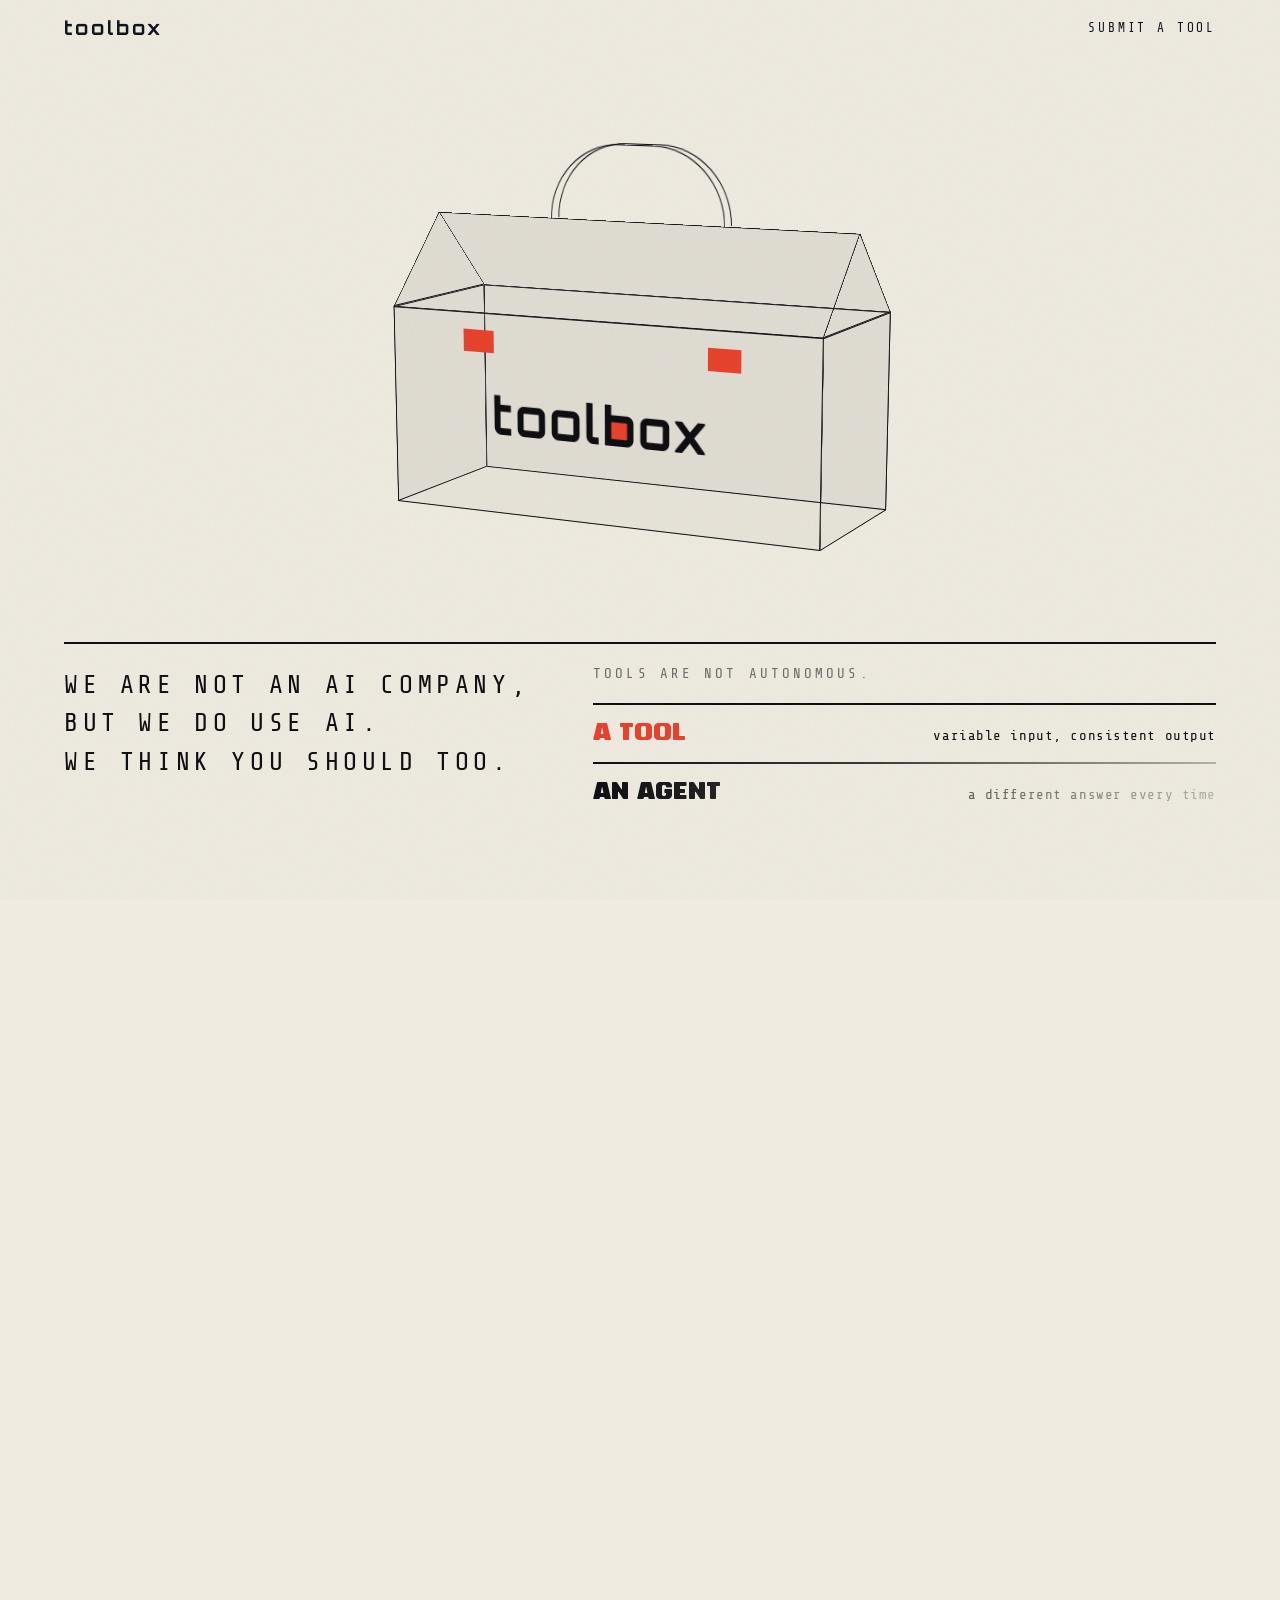
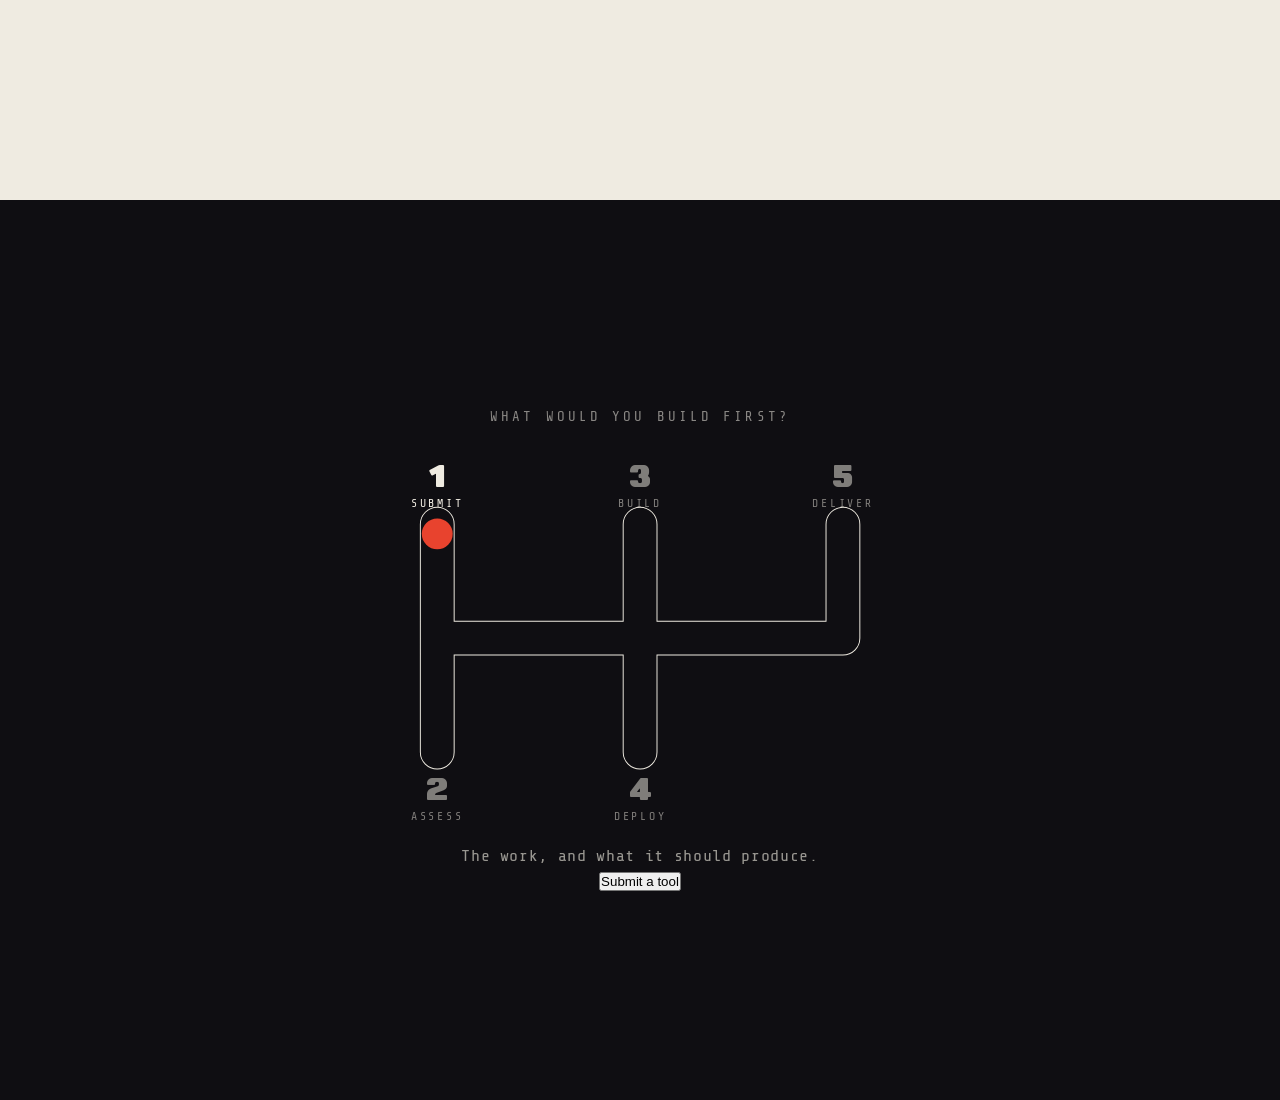
==== commit 56698098: "Toolbox: the action page is a five-speed gate — the steps as gears, Submit flips to the form; the fo" ====
--- a/index.html
+++ b/index.html
@@ -14,7 +14,7 @@
 
 <nav>
   <span class="mk">toolbox</span>
-  <a class="to" href="#start">Submit a tool</a>
+  <a class="to" href="#start" data-open>Submit a tool</a>
 </nav>
 
 <!-- ============================ 1 → 2 · THE POINT, BECOMING THE STORY ============================
@@ -84,31 +84,54 @@
   </div>
 </section>
 
-<!-- ============================ 3 · THE ACTION (dark) ============================ -->
+<!-- ============================ 3 · THE ACTION (dark) ============================
+     A five-speed gate: the five steps are the five gears, the knob sits in
+     first. Submit flips the panel to the form. -->
 <section class="dark page cta" id="start">
   <div class="wrap">
-    <div class="plate" data-rise>
-      <i class="rivet tl"></i><i class="rivet tr"></i><i class="rivet bl"></i><i class="rivet br"></i>
-      <div class="head"><span class="pm">toolbox</span><span class="caps">No. 002</span></div>
-      <h2>
-        <span class="ln">What would you</span>
-        <span class="ln">build first?</span>
-      </h2>
-      <p class="flow">Submit<i>→</i>Assess<i>→</i>Build<i>→</i>Deploy<i>→</i>Deliver</p>
-      <a class="go" href="mailto:hello@toolbox.example">Submit a tool</a>
+    <div class="flip" data-flip>
+      <div class="card">
+
+        <div class="face front">
+          <p class="caps soft">What would you build first?</p>
+          <svg class="gate" viewBox="0 0 640 400" role="group" aria-label="How it goes">
+            <path class="chan o" d="M110 82 V318 M320 82 V318 M530 82 V200 M110 200 H530"/>
+            <path class="chan i" d="M110 82 V318 M320 82 V318 M530 82 V200 M110 200 H530"/>
+            <g class="gear" data-gear="1" tabindex="0" role="button" aria-label="1, Submit"><rect x="60" y="0" width="100" height="130"/><text class="n" x="110" y="44">1</text><text class="s" x="110" y="64">Submit</text></g>
+            <g class="gear" data-gear="2" tabindex="0" role="button" aria-label="2, Assess"><rect x="60" y="270" width="100" height="130"/><text class="n" x="110" y="368">2</text><text class="s" x="110" y="388">Assess</text></g>
+            <g class="gear" data-gear="3" tabindex="0" role="button" aria-label="3, Build"><rect x="270" y="0" width="100" height="130"/><text class="n" x="320" y="44">3</text><text class="s" x="320" y="64">Build</text></g>
+            <g class="gear" data-gear="4" tabindex="0" role="button" aria-label="4, Deploy"><rect x="270" y="270" width="100" height="130"/><text class="n" x="320" y="368">4</text><text class="s" x="320" y="388">Deploy</text></g>
+            <g class="gear" data-gear="5" tabindex="0" role="button" aria-label="5, Deliver"><rect x="480" y="0" width="100" height="130"/><text class="n" x="530" y="44">5</text><text class="s" x="530" y="64">Deliver</text></g>
+            <circle class="knob" r="16" cx="110" cy="92"/>
+          </svg>
+          <p class="mono step" aria-live="polite"></p>
+          <button class="go" type="button" data-open>Submit a tool</button>
+        </div>
+
+        <form class="face back" data-form novalidate>
+          <p class="caps soft">Submit a tool</p>
+          <div class="fields">
+            <label class="field"><span class="caps soft">Name</span><input name="name" autocomplete="name" required></label>
+            <label class="field"><span class="caps soft">Company</span><input name="company" autocomplete="organization" required></label>
+            <label class="field"><span class="caps soft">Email</span><input name="email" type="email" autocomplete="email" required></label>
+            <label class="field wide"><span class="caps soft">The work, and what it should produce</span><textarea name="work" rows="4" required></textarea></label>
+          </div>
+          <div class="actions">
+            <button class="go" type="submit">Send</button>
+            <button class="quiet" type="button" data-close>Back</button>
+            <p class="mono status" aria-live="polite"></p>
+          </div>
+        </form>
+
+      </div>
     </div>
   </div>
-  <footer>
-    <div class="split">
-      <span class="caps soft">toolbox</span>
-      <span class="caps soft">Build with toolbox</span>
-    </div>
-  </footer>
 </section>
 
 <script src="vendor/anime.umd.min.js"></script>
 <script src="site.js"></script>
 <script src="scene.js"></script>
 <script src="hole.js"></script>
+<script src="gate.js"></script>
 </body>
 </html>
--- a/site.css
+++ b/site.css
@@ -199,29 +199,49 @@
 .rows .row.fade{-webkit-mask-image:linear-gradient(90deg,#000 0%,rgba(0,0,0,.8) 45%,rgba(0,0,0,.26) 100%);
   mask-image:linear-gradient(90deg,#000 0%,rgba(0,0,0,.8) 45%,rgba(0,0,0,.26) 100%)}
 
-/* === THE PLATE — page three's frame: a chassis plate, yours is next ===== */
-.plate{position:relative;max-width:980px;border:2px solid currentColor;
-  padding:clamp(18px,3vh,36px) clamp(22px,3.4vw,44px) clamp(22px,3.6vh,44px)}
-.plate .rivet{position:absolute;width:9px;height:9px;border-radius:50%;border:1px solid currentColor}
-.plate .rivet.tl{top:8px;left:8px}   .plate .rivet.tr{top:8px;right:8px}
-.plate .rivet.bl{bottom:8px;left:8px} .plate .rivet.br{bottom:8px;right:8px}
-.plate .head{display:flex;justify-content:space-between;align-items:baseline;
-  border-bottom:2px solid currentColor;padding-bottom:clamp(10px,1.6vh,18px);margin-bottom:clamp(16px,3vh,36px)}
-.cta{padding:clamp(36px,6vh,100px) 0 clamp(72px,10vh,120px)}
-.plate h2{font-size:clamp(28px,min(4.8vw,7vh),76px)}
-.plate .pm{font-family:'Orbitron',var(--mono);font-size:clamp(18px,2vw,26px);letter-spacing:.12em}
-
-/* === CALL TO ACTION — page three, the carbon band ===================== */
-.flow{display:flex;flex-wrap:wrap;row-gap:.5em;font-family:var(--mono);font-size:clamp(12px,1.3vw,18px);letter-spacing:.22em;
-  text-transform:uppercase;margin-top:clamp(14px,2.6vh,36px)}
-.flow i{font-style:normal;color:var(--red);padding:0 .6em}
-.go{display:inline-flex;align-items:center;height:48px;padding:0 28px;margin-top:clamp(18px,3.4vh,48px);
-  border-radius:999px;background:var(--red);color:var(--paper);text-decoration:none;
-  font-family:var(--mono);font-size:13px;letter-spacing:.22em;text-transform:uppercase;
+/* === THE GATE — page three: a five-speed gate, the five steps as gears ==== */
+.cta .wrap{display:grid;place-items:center}
+.flip{width:100%;max-width:880px;perspective:2400px}
+.card{display:grid;transform-style:preserve-3d;transition:transform 700ms var(--ease,ease)}
+.flip.on .card{transform:rotateY(180deg)}
+.face{grid-area:1/1;backface-visibility:hidden;-webkit-backface-visibility:hidden;
+  display:flex;flex-direction:column;align-items:center;text-align:center}
+.back{transform:rotateY(180deg)}
+@media (prefers-reduced-motion:reduce){ .card{transition:none} }
+
+.gate{width:min(100%,640px);height:auto;margin-top:clamp(14px,2.4vh,28px);overflow:visible}
+/* the gate's channel: a wide paper stroke under a slightly narrower ground one */
+.gate .chan{fill:none;stroke-linecap:round;stroke-linejoin:round}
+.gate .chan.o{stroke:var(--paper);stroke-width:36}
+.gate .chan.i{stroke:var(--ink);stroke-width:34}
+.gate .gear{cursor:pointer;outline:none}
+.gate .gear rect{fill:transparent}
+.gate .gear text{fill:var(--paper);text-anchor:middle;opacity:.5;transition:opacity var(--motion,160ms)}
+.gate .gear .n{font-family:var(--display);font-size:34px}
+.gate .gear .s{font-family:var(--mono);font-size:12px;letter-spacing:.24em;text-transform:uppercase}
+.gate .gear:hover text,.gate .gear:focus-visible text,.gate .gear.on text{opacity:1}
+.gate .knob{fill:var(--red)}
+.step{min-height:1.6em;margin-top:clamp(8px,1.6vh,18px);font-family:var(--mono);
+  font-size:clamp(13px,1.3vw,18px);letter-spacing:.04em;color:rgba(239,235,225,.62)}
+
+/* the form, on the back */
+.back{align-items:stretch;text-align:left}
+.fields{display:grid;grid-template-columns:repeat(3,minmax(0,1fr));gap:clamp(16px,2.4vh,28px) clamp(16px,2vw,28px);
+  margin-top:clamp(16px,3vh,32px)}
+.field{display:flex;flex-direction:column;gap:10px}
+.field.wide{grid-column:1 / -1}
+.field input,.field textarea{background:none;border:none;border-bottom:1px solid rgba(239,235,225,.4);
+  color:var(--paper);font-family:var(--mono);font-size:clamp(15px,1.3vw,18px);letter-spacing:.04em;
+  padding:8px 0;border-radius:0;outline:none;resize:vertical;transition:border-color var(--motion,160ms)}
+.field input:focus,.field textarea:focus{border-bottom-color:var(--red)}
+.actions{display:flex;flex-wrap:wrap;align-items:center;gap:clamp(12px,2vw,24px);margin-top:clamp(18px,3vh,36px)}
+.actions .go{margin-top:0;border:none;cursor:pointer}
+.quiet{height:48px;padding:0 24px;border-radius:999px;border:1px solid rgba(239,235,225,.4);background:none;
+  color:var(--paper);font-family:var(--mono);font-size:13px;letter-spacing:.22em;text-transform:uppercase;cursor:pointer;
   transition:background var(--motion,160ms),color var(--motion,160ms)}
-.go:hover,.go:focus-visible{background:var(--paper);color:var(--ink);outline:none}
-.cta{position:relative}
-.cta footer{position:absolute;left:0;right:0;bottom:0;padding:22px var(--pad) 28px}
+.quiet:hover,.quiet:focus-visible{background:var(--paper);color:var(--ink);outline:none}
+.status{font-family:var(--mono);font-size:13px;letter-spacing:.04em;color:rgba(239,235,225,.62)}
+@media (max-width:720px){ .fields{grid-template-columns:1fr} }
 
 /* reveal state — set by script, cleared on intersect */
 [data-rise]{opacity:0}
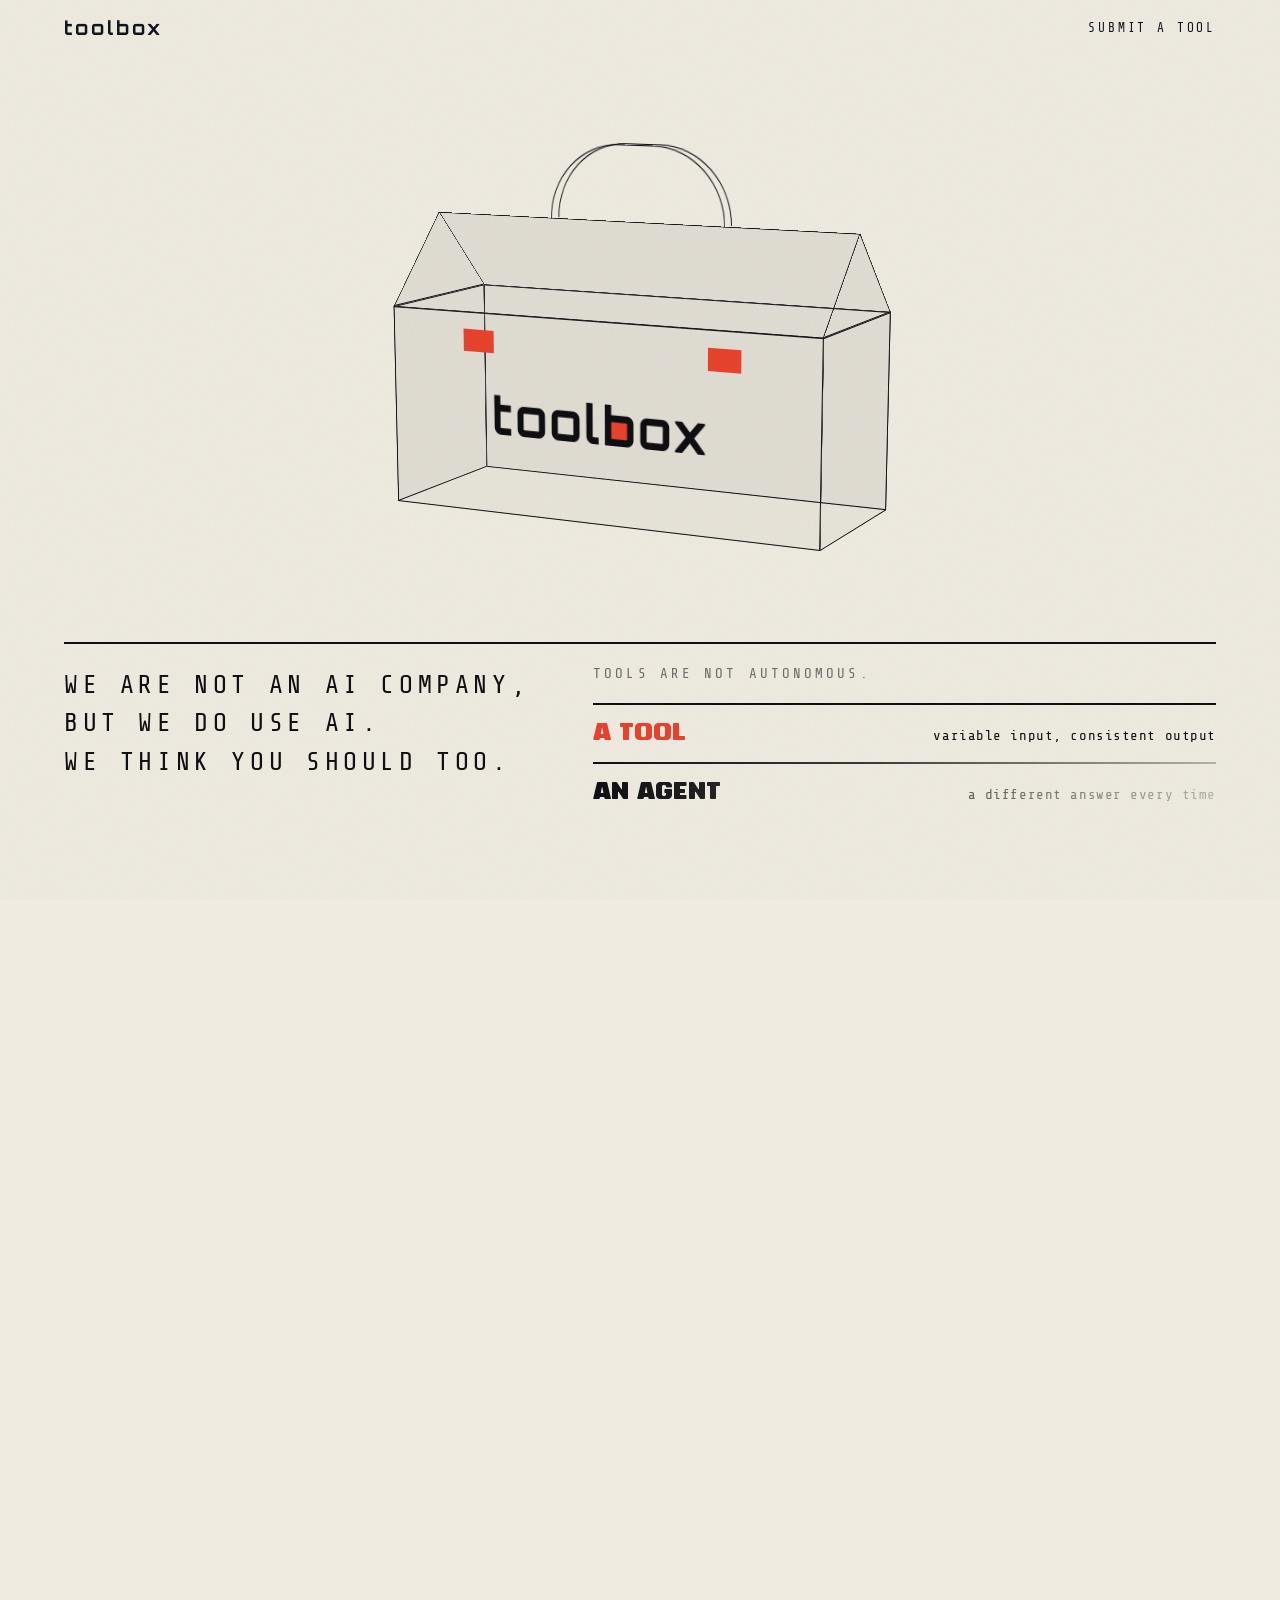
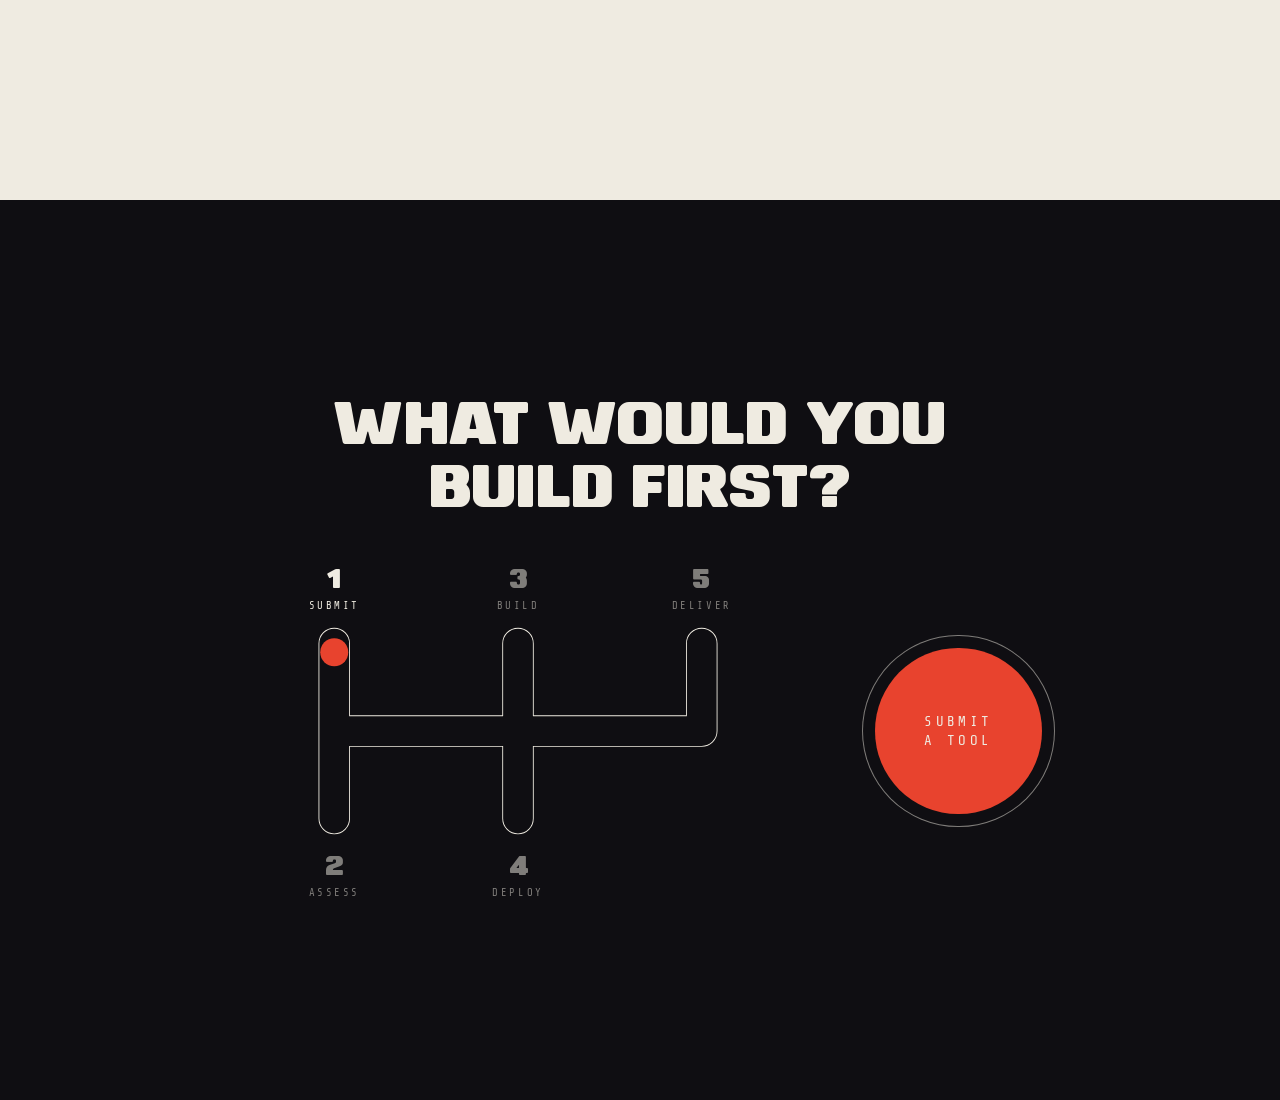
==== commit 8b9bb4ed: "Toolbox: the gate page — the question large, labels clear of the channel, the step lines out, an eng" ====
--- a/index.html
+++ b/index.html
@@ -93,19 +93,20 @@
       <div class="card">
 
         <div class="face front">
-          <p class="caps soft">What would you build first?</p>
-          <svg class="gate" viewBox="0 0 640 400" role="group" aria-label="How it goes">
-            <path class="chan o" d="M110 82 V318 M320 82 V318 M530 82 V200 M110 200 H530"/>
-            <path class="chan i" d="M110 82 V318 M320 82 V318 M530 82 V200 M110 200 H530"/>
-            <g class="gear" data-gear="1" tabindex="0" role="button" aria-label="1, Submit"><rect x="60" y="0" width="100" height="130"/><text class="n" x="110" y="44">1</text><text class="s" x="110" y="64">Submit</text></g>
-            <g class="gear" data-gear="2" tabindex="0" role="button" aria-label="2, Assess"><rect x="60" y="270" width="100" height="130"/><text class="n" x="110" y="368">2</text><text class="s" x="110" y="388">Assess</text></g>
-            <g class="gear" data-gear="3" tabindex="0" role="button" aria-label="3, Build"><rect x="270" y="0" width="100" height="130"/><text class="n" x="320" y="44">3</text><text class="s" x="320" y="64">Build</text></g>
-            <g class="gear" data-gear="4" tabindex="0" role="button" aria-label="4, Deploy"><rect x="270" y="270" width="100" height="130"/><text class="n" x="320" y="368">4</text><text class="s" x="320" y="388">Deploy</text></g>
-            <g class="gear" data-gear="5" tabindex="0" role="button" aria-label="5, Deliver"><rect x="480" y="0" width="100" height="130"/><text class="n" x="530" y="44">5</text><text class="s" x="530" y="64">Deliver</text></g>
-            <circle class="knob" r="16" cx="110" cy="92"/>
-          </svg>
-          <p class="mono step" aria-live="polite"></p>
-          <button class="go" type="button" data-open>Submit a tool</button>
+          <h2 class="ask">What would you build first?</h2>
+          <div class="console">
+            <svg class="gate" viewBox="0 0 640 400" role="group" aria-label="How it goes">
+              <path class="chan o" d="M110 100 V300 M320 100 V300 M530 100 V200 M110 200 H530"/>
+              <path class="chan i" d="M110 100 V300 M320 100 V300 M530 100 V200 M110 200 H530"/>
+              <g class="gear" data-gear="1" tabindex="0" role="button" aria-label="1, Submit"><rect x="60" y="0" width="100" height="140"/><text class="n" x="110" y="36">1</text><text class="s" x="110" y="60">Submit</text></g>
+              <g class="gear" data-gear="2" tabindex="0" role="button" aria-label="2, Assess"><rect x="60" y="260" width="100" height="140"/><text class="n" x="110" y="364">2</text><text class="s" x="110" y="388">Assess</text></g>
+              <g class="gear" data-gear="3" tabindex="0" role="button" aria-label="3, Build"><rect x="270" y="0" width="100" height="140"/><text class="n" x="320" y="36">3</text><text class="s" x="320" y="60">Build</text></g>
+              <g class="gear" data-gear="4" tabindex="0" role="button" aria-label="4, Deploy"><rect x="270" y="260" width="100" height="140"/><text class="n" x="320" y="364">4</text><text class="s" x="320" y="388">Deploy</text></g>
+              <g class="gear" data-gear="5" tabindex="0" role="button" aria-label="5, Deliver"><rect x="480" y="0" width="100" height="140"/><text class="n" x="530" y="36">5</text><text class="s" x="530" y="60">Deliver</text></g>
+              <circle class="knob" r="16" cx="110" cy="110"/>
+            </svg>
+            <button class="start" type="button" data-open><span>Submit</span><span>a tool</span></button>
+          </div>
         </div>
 
         <form class="face back" data-form novalidate>
--- a/site.css
+++ b/site.css
@@ -199,9 +199,10 @@
 .rows .row.fade{-webkit-mask-image:linear-gradient(90deg,#000 0%,rgba(0,0,0,.8) 45%,rgba(0,0,0,.26) 100%);
   mask-image:linear-gradient(90deg,#000 0%,rgba(0,0,0,.8) 45%,rgba(0,0,0,.26) 100%)}
 
-/* === THE GATE — page three: a five-speed gate, the five steps as gears ==== */
-.cta .wrap{display:grid;place-items:center}
-.flip{width:100%;max-width:880px;perspective:2400px}
+/* === THE GATE — page three: a five-speed gate, and a start button ======= */
+.cta{padding:clamp(48px,8vh,100px) 0}
+.cta .wrap{width:100%;display:grid;place-items:center}
+.flip{width:100%;max-width:1100px;perspective:2400px}
 .card{display:grid;transform-style:preserve-3d;transition:transform 700ms var(--ease,ease)}
 .flip.on .card{transform:rotateY(180deg)}
 .face{grid-area:1/1;backface-visibility:hidden;-webkit-backface-visibility:hidden;
@@ -209,7 +210,11 @@
 .back{transform:rotateY(180deg)}
 @media (prefers-reduced-motion:reduce){ .card{transition:none} }
 
-.gate{width:min(100%,640px);height:auto;margin-top:clamp(14px,2.4vh,28px);overflow:visible}
+.ask{font-size:clamp(30px,min(5vw,8vh),84px);line-height:.98;max-width:16ch}
+.console{width:100%;display:flex;align-items:center;justify-content:center;flex-wrap:wrap;
+  gap:clamp(28px,6vw,96px);margin-top:clamp(20px,4vh,48px)}
+
+.gate{flex:0 1 auto;width:min(100%,560px,calc(52vh * 1.6));height:auto;overflow:visible}
 /* the gate's channel: a wide paper stroke under a slightly narrower ground one */
 .gate .chan{fill:none;stroke-linecap:round;stroke-linejoin:round}
 .gate .chan.o{stroke:var(--paper);stroke-width:36}
@@ -217,12 +222,27 @@
 .gate .gear{cursor:pointer;outline:none}
 .gate .gear rect{fill:transparent}
 .gate .gear text{fill:var(--paper);text-anchor:middle;opacity:.5;transition:opacity var(--motion,160ms)}
-.gate .gear .n{font-family:var(--display);font-size:34px}
+.gate .gear .n{font-family:var(--display);font-size:32px}
 .gate .gear .s{font-family:var(--mono);font-size:12px;letter-spacing:.24em;text-transform:uppercase}
 .gate .gear:hover text,.gate .gear:focus-visible text,.gate .gear.on text{opacity:1}
 .gate .knob{fill:var(--red)}
-.step{min-height:1.6em;margin-top:clamp(8px,1.6vh,18px);font-family:var(--mono);
-  font-size:clamp(13px,1.3vw,18px);letter-spacing:.04em;color:rgba(239,235,225,.62)}
+
+/* the start button: an engine start, round, red, in a ring */
+.start{flex:none;width:clamp(124px,min(13vw,20vh),188px);aspect-ratio:1;border-radius:50%;cursor:pointer;
+  display:flex;flex-direction:column;align-items:center;justify-content:center;gap:.3em;
+  background:var(--red);color:var(--paper);border:none;
+  box-shadow:0 0 0 clamp(8px,1vw,12px) var(--ink),0 0 0 calc(clamp(8px,1vw,12px) + 1px) rgba(239,235,225,.5);
+  font-family:var(--mono);font-size:clamp(12px,1.1vw,15px);letter-spacing:.24em;text-transform:uppercase;
+  transition:transform var(--motion,160ms) var(--ease,ease),background var(--motion,160ms)}
+.start:hover,.start:focus-visible{background:var(--paper);color:var(--ink);outline:none}
+.start:active{transform:scale(.95)}
+
+/* the send button on the form: a pill */
+.go{display:inline-flex;align-items:center;justify-content:center;height:48px;padding:0 28px;border:none;cursor:pointer;
+  border-radius:999px;background:var(--red);color:var(--paper);
+  font-family:var(--mono);font-size:13px;letter-spacing:.22em;text-transform:uppercase;
+  transition:background var(--motion,160ms),color var(--motion,160ms)}
+.go:hover,.go:focus-visible{background:var(--paper);color:var(--ink);outline:none}
 
 /* the form, on the back */
 .back{align-items:stretch;text-align:left}
@@ -235,7 +255,6 @@
   padding:8px 0;border-radius:0;outline:none;resize:vertical;transition:border-color var(--motion,160ms)}
 .field input:focus,.field textarea:focus{border-bottom-color:var(--red)}
 .actions{display:flex;flex-wrap:wrap;align-items:center;gap:clamp(12px,2vw,24px);margin-top:clamp(18px,3vh,36px)}
-.actions .go{margin-top:0;border:none;cursor:pointer}
 .quiet{height:48px;padding:0 24px;border-radius:999px;border:1px solid rgba(239,235,225,.4);background:none;
   color:var(--paper);font-family:var(--mono);font-size:13px;letter-spacing:.22em;text-transform:uppercase;cursor:pointer;
   transition:background var(--motion,160ms),color var(--motion,160ms)}
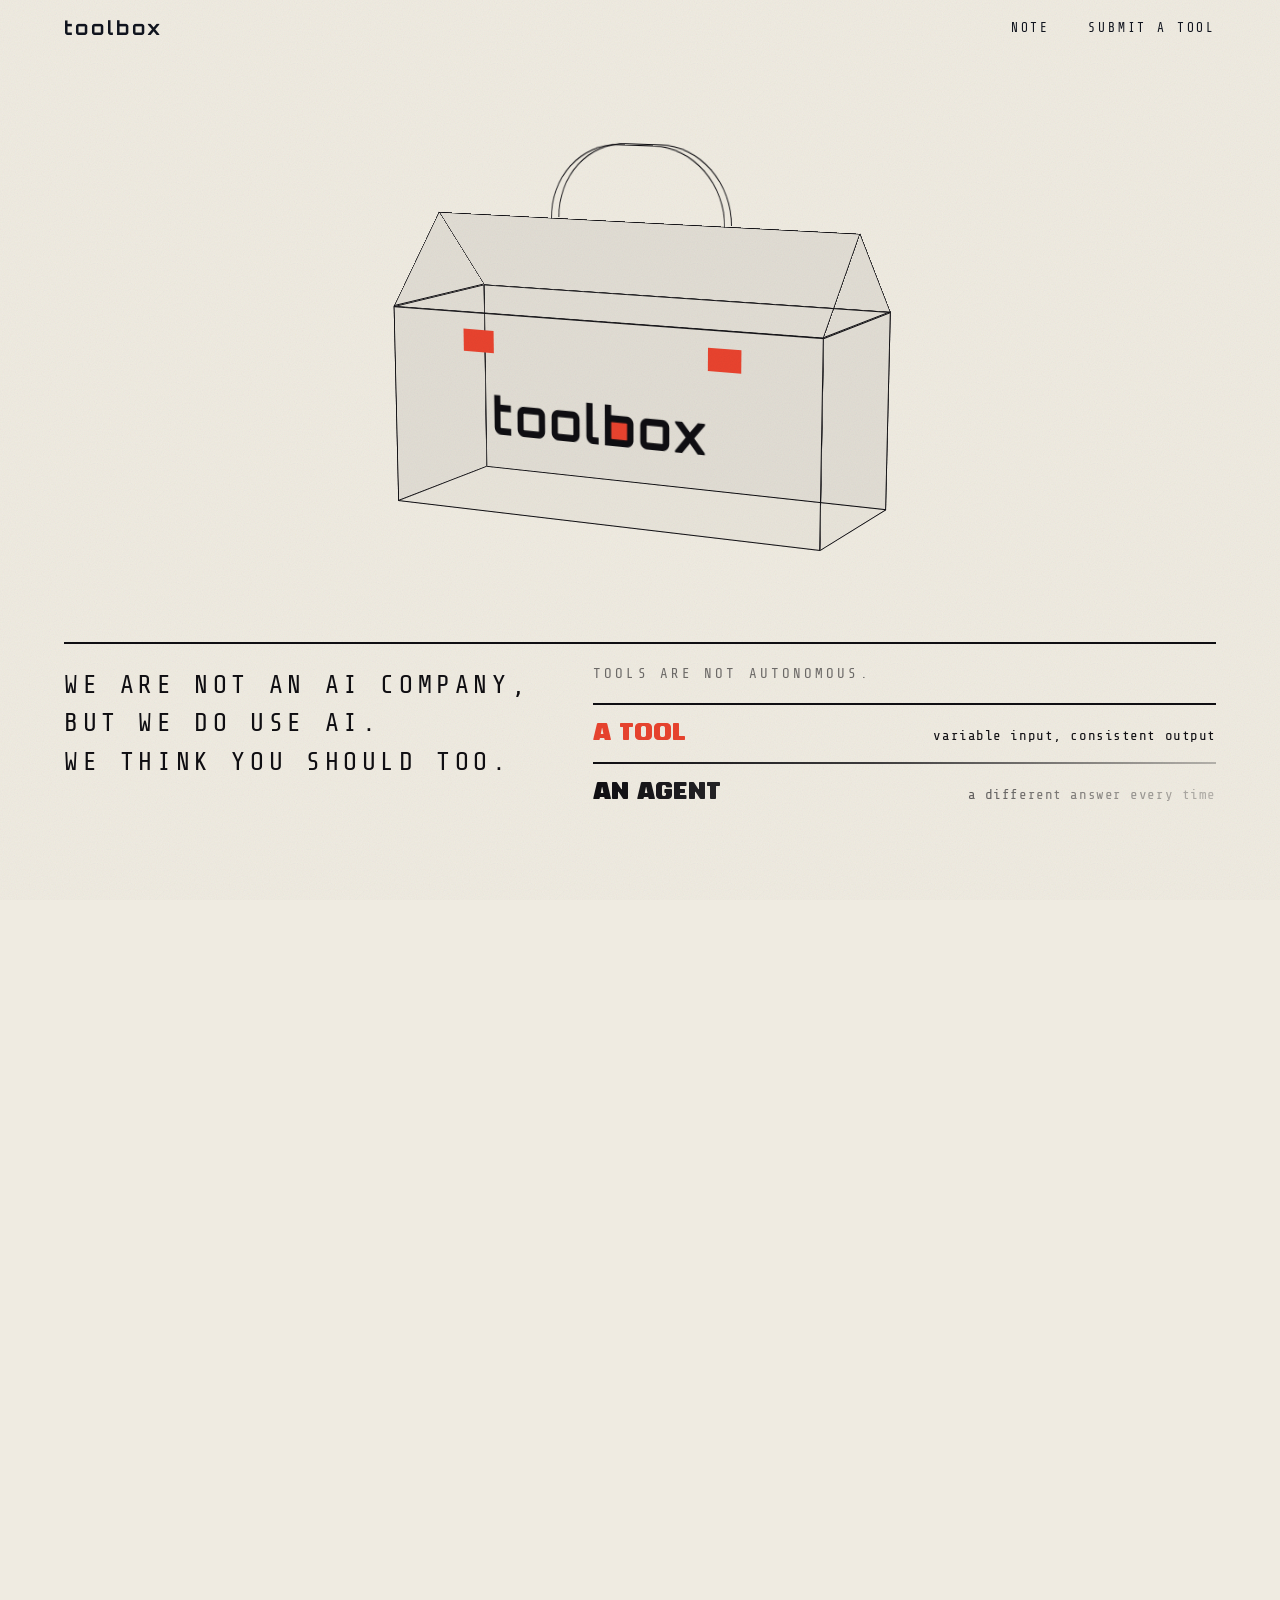
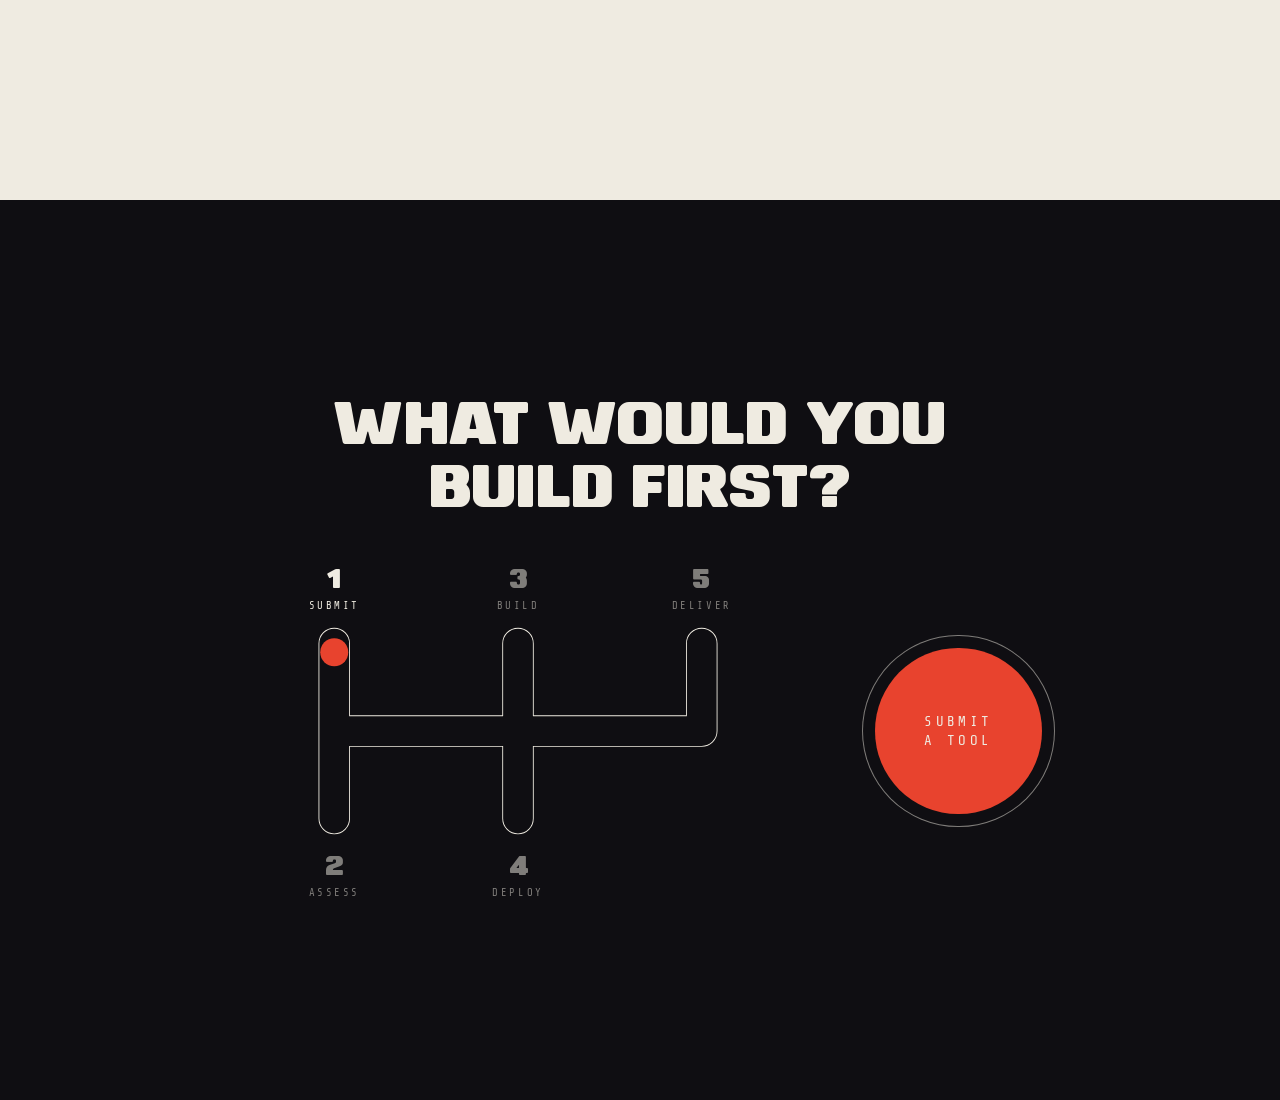
==== commit 44b144e1: "Toolbox: a note — rebuilt, not plugged in; linked from the nav Co-Authored-By: Claude Opus 5.5 <nore" ====
--- a/index.html
+++ b/index.html
@@ -14,7 +14,10 @@
 
 <nav>
   <span class="mk">toolbox</span>
-  <a class="to" href="#start" data-open>Submit a tool</a>
+  <span class="links">
+    <a class="to" href="notes/rebuild.html">Note</a>
+    <a class="to" href="#start" data-open>Submit a tool</a>
+  </span>
 </nav>
 
 <!-- ============================ 1 → 2 · THE POINT, BECOMING THE STORY ============================
--- a/site.css
+++ b/site.css
@@ -62,6 +62,7 @@
   mix-blend-mode:difference;color:#fff;pointer-events:none}
 nav .mk{font-family:'Orbitron',var(--mono);font-size:clamp(15px,1.5vw,21px);
   letter-spacing:.16em;text-transform:lowercase}
+nav .links{display:flex;gap:clamp(18px,3vw,40px)}
 nav .to{font-family:var(--mono);font-size:clamp(10px,1vw,13px);letter-spacing:.22em;
   text-transform:uppercase;pointer-events:auto;color:#fff;text-decoration:none}
 
